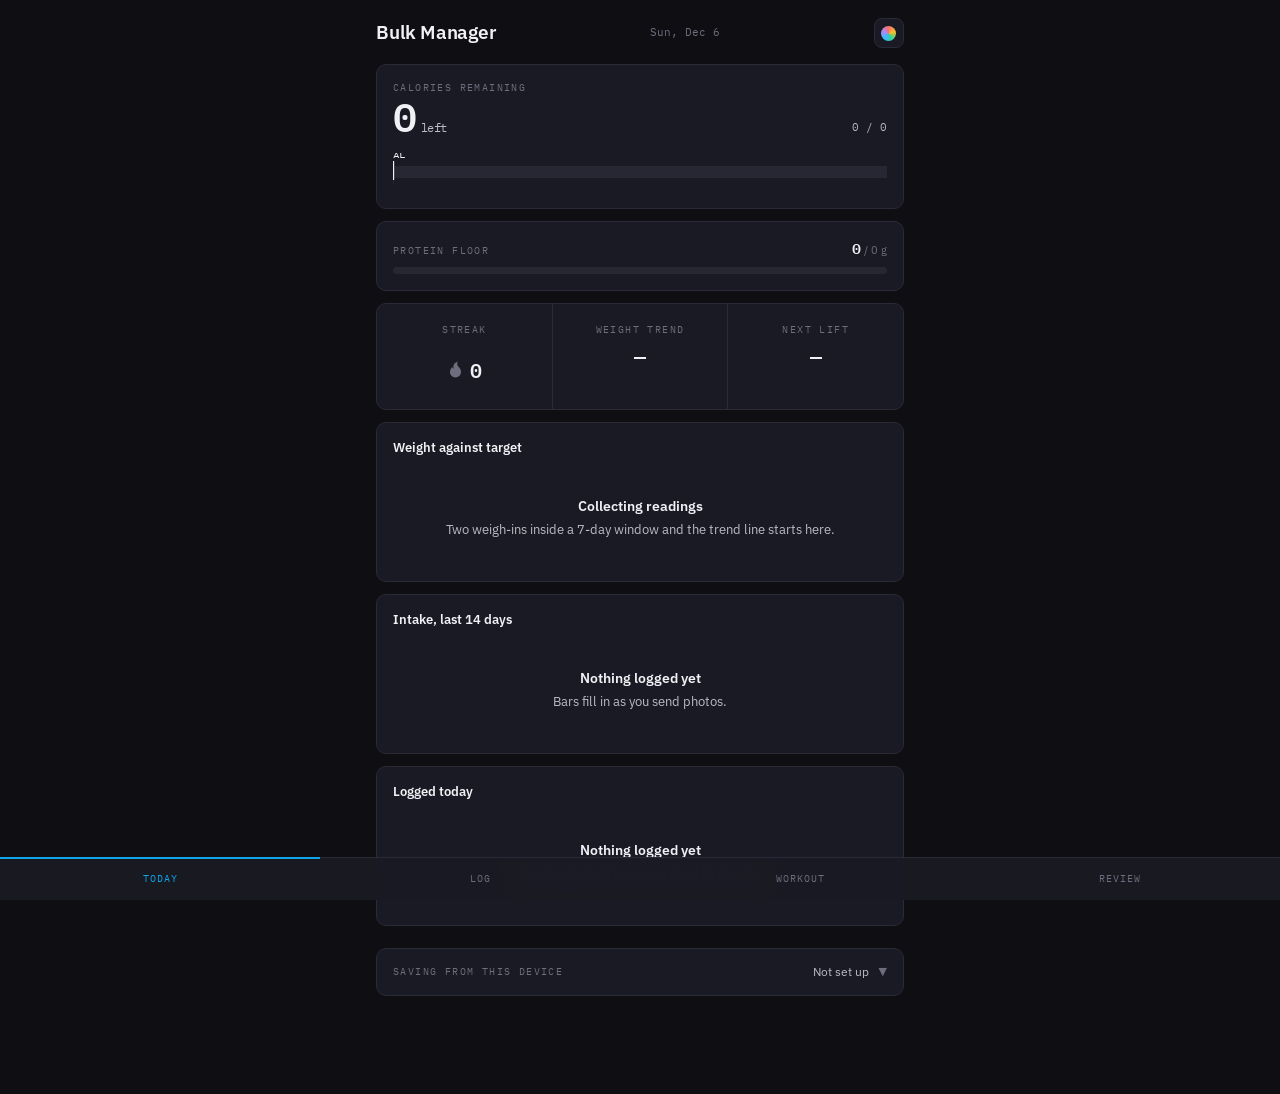
==== index.html @ f1c8ffff "Workout page saves to the repo; warm-up/cool-down; per-exercise notes; review page - Save button on " ====
<!DOCTYPE html>
<html lang="en">
<head>
<meta charset="utf-8">
<meta name="viewport" content="width=device-width,initial-scale=1,viewport-fit=cover">
<meta name="apple-mobile-web-app-capable" content="yes">
<title>Bulk Manager</title>
<link rel="icon" href="assets/icon.svg" type="image/svg+xml">
<link rel="icon" href="assets/favicon-32.png" sizes="32x32">
<link rel="apple-touch-icon" href="assets/apple-touch-icon.png">
<link rel="preconnect" href="https://fonts.googleapis.com">
<link rel="preconnect" href="https://fonts.gstatic.com" crossorigin>
<link href="https://fonts.googleapis.com/css2?family=IBM+Plex+Mono:wght@400;500;600&family=IBM+Plex+Sans:wght@400;500;600&display=swap" rel="stylesheet">
<link rel="stylesheet" href="assets/app.css">
<script src="assets/theme.js"></script>
<style>
  details.keybox{padding:0;margin-top:22px}
  details.keybox > summary{list-style:none;cursor:pointer;padding:14px 16px;display:flex;align-items:center;gap:10px}
  details.keybox > summary::-webkit-details-marker{display:none}
  details.keybox > summary .st{flex:1;text-align:right;font-size:12px;color:var(--ink-2)}
  details.keybox > summary .st.ok{color:var(--protein)}
  details.keybox > summary .arrow{color:var(--ink-3);font-size:11px}
  details.keybox[open] > summary .arrow{transform:rotate(180deg)}
  .keybody{padding:0 16px 16px;font-size:12.5px;line-height:1.5;color:var(--ink-2)}
  .keybody ol{margin:8px 0 12px 18px}
  .keybody li{margin-bottom:4px}
  .keybody b{color:var(--ink)}
  .keybody a{color:var(--signal)}
  .keybody input{
    width:100%;padding:11px;border:1px solid var(--rule);border-radius:8px;background:var(--card);
    color:var(--ink);font-family:'IBM Plex Mono',monospace;font-size:13px;margin:4px 0 9px;
  }
  .keybody input:focus{outline:2px solid var(--signal);outline-offset:-1px}
  .keybtns{display:flex;gap:8px}
  .keybtns button{
    flex:1;padding:11px;border-radius:8px;cursor:pointer;font-family:inherit;font-size:13px;font-weight:600;
    border:1px solid var(--rule);background:none;color:var(--ink);
  }
  .keybtns button.go{background:var(--ink);color:var(--paper);border-color:var(--ink)}
  .keymsg{margin-top:9px;font-size:12px;min-height:16px}
  .keymsg.ok{color:var(--protein)} .keymsg.bad{color:var(--over)}
</style>
</head>
<body>

<div class="wrap">
  <header>
    <h1>Bulk Manager</h1>
    <span class="date" id="today"></span>
  </header>

  <section class="panel on" id="p-today">
    <div class="card">
      <div class="gauge-head">
        <div>
          <div class="eyebrow">Calories remaining</div>
          <div class="num gauge-big" id="remain">&mdash;</div>
        </div>
        <div class="gauge-right">
          <span id="eaten">0</span> / <span id="goal">0</span><br>
          <span id="provisional"></span>
        </div>
      </div>
      <div class="gauge"><svg id="gauge" viewBox="0 0 320 44" preserveAspectRatio="none" aria-hidden="true"></svg></div>
    </div>

    <div class="card">
      <div class="row">
        <span class="eyebrow">Protein floor</span>
        <span><span class="num" id="pnow">0</span> <span style="color:var(--ink-3);font-size:11px">/ <span id="pgoal">0</span> g</span></span>
      </div>
      <div class="pbar" id="pbar"><i style="width:0%"></i></div>
    </div>

    <div class="strip">
      <div>
        <span class="eyebrow">Streak</span>
        <div class="flamewrap">
          <svg class="flame" id="flame" viewBox="0 0 24 24" aria-hidden="true">
            <path class="outer" d="M12 22c3.9 0 7-3 7-6.8 0-2.6-1.3-4.3-2.6-5.9-1.1-1.4-2.2-2.7-2.2-4.6 0-.9.2-1.8.5-2.7-3.2 1.2-5.4 3.6-5.4 6.2 0 1 .3 1.9.7 2.7-1-.4-1.8-1.2-2.2-2.2C6.6 10 5 12.2 5 15.2 5 19 8.1 22 12 22z"/>
            <path class="inner" d="M12 22c1.9 0 3.5-1.5 3.5-3.4 0-1.3-.7-2.2-1.4-3-.6-.7-1.1-1.4-1.1-2.4 0-.5.1-.9.3-1.4-1.7.6-2.9 1.9-2.9 3.3 0 .5.1 1 .4 1.4-.5-.2-.9-.6-1.2-1.1-.6.8-1.1 1.9-1.1 3.2 0 1.9 1.6 3.4 3.5 3.4z"/>
          </svg>
          <span class="num" id="streak">0</span>
        </div>
      </div>
      <div><span class="eyebrow">Weight trend</span><span class="num" id="wtrend">&mdash;</span></div>
      <div><span class="eyebrow">Next lift</span><span class="num" id="nextlift">&mdash;</span></div>
    </div>

    <div class="card">
      <h2>Weight against target</h2>
      <div id="weightchart"></div>
    </div>

    <div class="card">
      <h2>Intake, last 14 days</h2>
      <div id="calchart"></div>
    </div>

    <div class="card">
      <h2>Logged today</h2>
      <div id="todaylist"></div>
    </div>
  </section>

  <section class="panel" id="p-log">
    <div id="loglist"></div>
  </section>

  <details class="card keybox" id="key">
    <summary><span class="eyebrow">Saving from this device</span><span class="st" id="keyst">Not set up</span><span class="arrow">&#9660;</span></summary>
    <div class="keybody">
      <p>Paste a GitHub key once per device and the workout page can save straight to your log. The key stays in this browser only. It is never put in the repo.</p>
      <div id="keyform">
        <input type="password" id="keyin" placeholder="github_pat_..." autocomplete="off" autocapitalize="off" spellcheck="false">
        <div class="keybtns">
          <button class="go" id="keysave">Save key</button>
          <button id="keyclear">Remove</button>
        </div>
        <div class="keymsg" id="keymsg"></div>
      </div>
      <p style="margin-top:12px"><b>Making a key, about two minutes:</b></p>
      <ol>
        <li>Open <a href="https://github.com/settings/personal-access-tokens/new" target="_blank" rel="noopener">GitHub's new token page</a> and sign in.</li>
        <li><b>Name:</b> anything, like bulk-manager iPhone. <b>Expiration:</b> 1 year.</li>
        <li><b>Repository access:</b> Only select repositories, then pick <b>bulk-manager</b>.</li>
        <li><b>Permissions:</b> Repository permissions, find <b>Contents</b>, set it to <b>Read and write</b>. Leave everything else alone.</li>
        <li>Generate, copy it, paste it above, tap Save key.</li>
      </ol>
      <p>That key can only touch this one repo. One key works on every device, or make one per device so you can cancel one without the others. If a phone is ever lost, delete its key on that same GitHub page.</p>
    </div>
  </details>
</div>

<nav>
  <button class="on" data-p="today">Today</button>
  <button data-p="log">Log</button>
  <a href="workout.html">Workout</a>
  <a href="review.html">Review</a>
</nav>

<script src="assets/data.js"></script>
<script src="assets/github.js"></script>
<script>
function showTab(name) {
  document.querySelectorAll('nav button').forEach(x => x.classList.toggle('on', x.dataset.p === name));
  document.querySelectorAll('.panel').forEach(x => x.classList.toggle('on', x.id === 'p-' + name));
  window.scrollTo(0, 0);
}
document.querySelectorAll('nav button').forEach(b => b.onclick = () => {
  showTab(b.dataset.p);
  history.replaceState(null, '', '#' + b.dataset.p);
});

// Deep links resolve before any fetch runs. Coming back from workout.html to
// index.html#log lands on the Log tab immediately, and stays there even if the
// data load is slow or fails outright.
if (location.hash === '#log') showTab('log');

const css = v => getComputedStyle(document.documentElement).getPropertyValue(v).trim();

// Streak, computed here rather than read from state.json. state.json is a
// cache for the widget and goes stale the moment a day passes without a write.
// The month file is the truth, so the dashboard counts from it directly.
// dates arrives newest first. Today in progress does not break the streak.
function computeStreak(nutrition, dates, proteinGoal) {
  if (!proteinGoal) return 0;
  let n = 0;
  for (let i = 0; i < dates.length; i++) {
    const entries = (nutrition[dates[i]] || {}).entries || [];
    const met = entries.length > 0 && dayTotals(entries).pro >= proteinGoal;
    if (met) n++;
    else if (i === 0) continue;
    else break;
  }
  return n;
}

function nextLiftDay(config) {
  const lift = (config.schedule || {}).lift || [];
  const names = ['Sun', 'Mon', 'Tue', 'Wed', 'Thu', 'Fri', 'Sat'];
  const now = new Date();
  for (let i = 0; i < 7; i++) {
    const d = new Date(now);
    d.setDate(d.getDate() + i);
    if (lift.includes(names[d.getDay()])) return i === 0 ? 'Today' : names[d.getDay()];
  }
  return '\u2014';
}

// Signature element: a chart-recorder scale. Ticks every 500 kcal, a filled
// track for what's eaten, and a hard marker at the goal.
function drawGauge(eaten, goal) {
  const W = 320, BASE = 30, H = 12;
  const max = Math.max(goal * 1.15, eaten * 1.05, 1);
  const x = v => Math.min(v / max, 1) * W;
  const over = eaten > goal;
  let s = `<rect x="0" y="${BASE - H}" width="${W}" height="${H}" fill="${css('--track')}"/>`;
  s += `<rect x="0" y="${BASE - H}" width="${x(Math.min(eaten, goal))}" height="${H}" fill="${css('--signal')}"/>`;
  if (over) s += `<rect x="${x(goal)}" y="${BASE - H}" width="${x(eaten) - x(goal)}" height="${H}" fill="${css('--over')}"/>`;
  for (let v = 0; v <= max; v += 500) {
    const tall = v % 1000 === 0;
    s += `<line x1="${x(v)}" y1="${BASE}" x2="${x(v)}" y2="${BASE + (tall ? 6 : 3)}" stroke="${css('--rule')}" stroke-width="1"/>`;
    if (tall && v > 0) s += `<text x="${x(v)}" y="${BASE + 15}" font-family="IBM Plex Mono,monospace" font-size="7" fill="${css('--ink-3')}" text-anchor="middle">${v / 1000}k</text>`;
  }
  s += `<line x1="${x(goal)}" y1="${BASE - H - 5}" x2="${x(goal)}" y2="${BASE + 2}" stroke="${css('--ink')}" stroke-width="1.5"/>`;
  s += `<text x="${x(goal)}" y="${BASE - H - 8}" font-family="IBM Plex Mono,monospace" font-size="7" fill="${css('--ink')}" text-anchor="middle">GOAL</text>`;
  document.getElementById('gauge').innerHTML = s;
}

// Actual 7-day rolling average against the target slope. This is the only
// signal that sets the calorie number, so it gets its own chart.
function drawWeight(el, trend, startLb, lbPerWeek) {
  if (trend.length < 2) {
    el.innerHTML = '<div class="empty"><b>Collecting readings</b>Two weigh-ins inside a 7-day window and the trend line starts here.</div>';
    return;
  }
  const W = 320, H = 108, P = 26;
  const t0 = new Date(trend[0].date), t1 = new Date(trend[trend.length - 1].date);
  const span = Math.max((t1 - t0) / 86400000, 1);
  const base = startLb || trend[0].lb;
  const target = d => base + (lbPerWeek / 7) * d;

  const days = trend.map(p => (new Date(p.date) - t0) / 86400000);
  const all = trend.map(p => p.lb).concat([target(0), target(span)]);
  const lo = Math.min(...all) - 0.6, hi = Math.max(...all) + 0.6;

  const x = d => P + (d / span) * (W - P - 8);
  const y = v => H - 20 - ((v - lo) / (hi - lo)) * (H - 34);

  const line = trend.map((p, i) => `${x(days[i])},${y(p.lb)}`).join(' ');
  const tline = `${x(0)},${y(target(0))} ${x(span)},${y(target(span))}`;

  let s = `<svg class="chart" viewBox="0 0 ${W} ${H}">`;
  [hi, (hi + lo) / 2, lo].forEach(v => {
    s += `<line x1="${P}" y1="${y(v)}" x2="${W - 8}" y2="${y(v)}" stroke="${css('--rule')}" stroke-width=".5"/>`;
    s += `<text x="${P - 5}" y="${y(v) + 3}" font-family="IBM Plex Mono,monospace" font-size="8" fill="${css('--ink-3')}" text-anchor="end">${v.toFixed(1)}</text>`;
  });
  s += `<polyline points="${tline}" fill="none" stroke="${css('--ink-3')}" stroke-width="1.5" stroke-dasharray="4 3"/>`;
  s += `<polyline points="${line}" fill="none" stroke="${css('--signal')}" stroke-width="2" stroke-linejoin="round"/>`;
  trend.forEach((p, i) => { s += `<circle cx="${x(days[i])}" cy="${y(p.lb)}" r="2.5" fill="${css('--signal')}"/>`; });
  s += '</svg>';

  const last = trend[trend.length - 1].lb, want = target(span);
  const gap = last - want;
  s += `<div class="chart-legend">
    <span><i style="background:${css('--signal')}"></i>Actual</span>
    <span><i style="background:${css('--ink-3')}"></i>Target ${lbPerWeek}/wk</span>
  </div>
  <div class="delta" style="margin-top:7px">Trend <b>${last.toFixed(1)} lb</b>, ${Math.abs(gap).toFixed(1)} ${gap >= 0 ? 'above' : 'below'} target pace.</div>`;
  el.innerHTML = s;
}

function drawCalories(el, dates, nutrition, goal) {
  const series = dates.slice().reverse().map(d => ({ d, cal: dayTotals((nutrition[d] || {}).entries).cal }));
  if (!series.some(p => p.cal > 0)) {
    el.innerHTML = '<div class="empty"><b>Nothing logged yet</b>Bars fill in as you send photos.</div>';
    return;
  }
  const W = 320, H = 96, TOP = 8, BOT = 16;
  const max = Math.max(goal * 1.2, ...series.map(p => p.cal), 1);
  const gap = W / series.length, bw = gap * 0.62;
  const y = v => TOP + (1 - v / max) * (H - TOP - BOT);
  const floor = y(max * 0.04);

  let s = `<svg class="chart" viewBox="0 0 ${W} ${H}">`;
  series.forEach((p, i) => {
    const cx = gap * i + (gap - bw) / 2;
    s += `<rect x="${cx}" y="${floor}" width="${bw}" height="${Math.max(H - BOT - floor, 0)}" fill="${css('--track')}" rx="1.5"/>`;
    if (p.cal > 0) s += `<rect x="${cx}" y="${y(p.cal)}" width="${bw}" height="${H - BOT - y(p.cal)}" fill="${css('--signal')}" rx="1.5"/>`;
    if (i % 3 === 0) s += `<text x="${cx + bw / 2}" y="${H - 4}" font-family="IBM Plex Mono,monospace" font-size="7" fill="${css('--ink-3')}" text-anchor="middle">${p.d.slice(8)}</text>`;
  });
  s += `<line x1="0" y1="${y(goal)}" x2="${W}" y2="${y(goal)}" stroke="${css('--ink')}" stroke-width="1" stroke-dasharray="3 3"/>`;
  s += `<text x="${W - 2}" y="${y(goal) - 4}" font-family="IBM Plex Mono,monospace" font-size="7" fill="${css('--ink')}" text-anchor="end">GOAL</text>`;
  s += '</svg>';

  const logged = series.filter(p => p.cal > 0);
  const avg = Math.round(logged.reduce((a, p) => a + p.cal, 0) / logged.length);
  s += `<div class="delta" style="margin-top:9px">Average <b>${avg.toLocaleString()}</b> across ${logged.length} logged ${logged.length === 1 ? 'day' : 'days'}.</div>`;
  el.innerHTML = s;
}

function foodRow(e) {
  return `<div class="entry">
    <div><div class="desc">${e.description}</div>
    <div class="meta">${e.time || 'intake'}${e.confidence === 'low' ? '<span class="flag">est</span>' : ''}</div></div>
    <div class="vals"><b>${e.calories}</b><span>${e.protein_g}g protein</span></div>
  </div>`;
}

function workoutRow(s) {
  const n = (s.exercises || []).length;
  const sets = (s.exercises || []).reduce((a, e) => a + (e.sets || []).length, 0);
  return `<div class="entry out">
    <div><div class="desc">${s.title || 'Session'}</div>
    <div class="meta">${s.feel === 'skipped' ? 'skipped' : 'felt ' + (s.feel || 'ok')}</div></div>
    <div class="vals"><b>${n}</b><span>${sets} sets</span></div>
  </div>`;
}

function healthRow(h) {
  const bits = [];
  if (h.steps) bits.push(h.steps.toLocaleString() + ' steps');
  if (h.body_mass_lb > 0) bits.push(h.body_mass_lb + ' lb');
  return `<div class="entry out">
    <div><div class="desc">Daily activity</div>
    <div class="meta">${bits.join(' \u00b7 ') || 'watch data'}</div></div>
    <div class="vals"><b>${Math.round(h.active_energy_kcal || 0)}</b><span>active kcal</span></div>
  </div>`;
}

(async function () {
  const now = new Date();
  const todayISO = isoDate(now);
  document.getElementById('today').textContent = prettyDate(todayISO);

  const { state, config, nutrition, workouts, health, dates } = await loadWindow();

  // Today's totals come from the month file, not from state.json. state.json
  // only refreshes when Claude writes, so on a day with nothing logged yet it
  // still holds the last logged day and the gauge shows a stale number.
  const todayEntries = (nutrition[todayISO] || {}).entries || [];
  const totals = dayTotals(todayEntries);

  const goal  = state.calorie_goal   || (config.targets || {}).calories  || 0;
  const pg    = state.protein_goal_g || (config.targets || {}).protein_g || 0;
  const eaten = totals.cal;
  const pn    = totals.pro;
  const rem   = goal - eaten;

  const el = document.getElementById('remain');
  el.textContent = Math.abs(rem).toLocaleString();
  el.insertAdjacentHTML('beforeend', `<span class="gauge-unit">${rem < 0 ? 'over' : 'left'}</span>`);
  if (rem < 0) el.classList.add('over');

  document.getElementById('eaten').textContent = eaten.toLocaleString();
  document.getElementById('goal').textContent = goal.toLocaleString();
  if (state.provisional_targets || (config.targets || {}).provisional) {
    document.getElementById('provisional').innerHTML = '<span class="flag">provisional</span>';
  }
  drawGauge(eaten, goal);

  document.getElementById('pnow').textContent = pn;
  document.getElementById('pgoal').textContent = pg;
  document.getElementById('pbar').querySelector('i').style.width = Math.min(pg ? pn / pg * 100 : 0, 100) + '%';

  // Flame heats up as the streak grows. Zero stays cold and gray.
  const days = computeStreak(nutrition, dates, pg);
  document.getElementById('streak').textContent = days;
  const flame = document.getElementById('flame');
  if (days >= 21) flame.classList.add('lit', 'hot', 'blazing');
  else if (days >= 7) flame.classList.add('lit', 'hot');
  else if (days >= 1) flame.classList.add('lit');

  document.getElementById('nextlift').textContent = nextLiftDay(config);

  const trend = rollingTrend(weightSeries(health));
  document.getElementById('wtrend').textContent =
    trend.length ? trend[trend.length - 1].lb.toFixed(1) : '\u2014';
  drawWeight(
    document.getElementById('weightchart'),
    trend,
    (config.profile || {}).starting_weight_lb,
    (config.targets || {}).weight_gain_lb_per_week || 0.35
  );
  drawCalories(document.getElementById('calchart'), dates, nutrition, goal);

  document.getElementById('todaylist').innerHTML =
    todayEntries.length
      ? todayEntries.map(foodRow).join('')
      : '<div class="empty"><b>Nothing logged yet</b>Send a photo of your next meal to Claude.</div>';

  // Merged log: intake and output side by side, newest day first
  const active = dates.filter(d => nutrition[d] || workouts[d] || health[d]);
  document.getElementById('loglist').innerHTML = active.length ? active.map(d => {
    const food = (nutrition[d] || {}).entries || [];
    const tot = dayTotals(food);
    const out = Math.round((health[d] || {}).active_energy_kcal || 0);

    const sums = [];
    if (tot.cal) sums.push(`<span class="sum-in">IN ${tot.cal.toLocaleString()} \u00b7 ${tot.pro}g</span>`);
    if (out) sums.push(`<span class="sum-out">OUT ${out.toLocaleString()}</span>`);

    const rows = food.map(foodRow).join('')
      + (workouts[d] || []).map(workoutRow).join('')
      + (health[d] ? healthRow(health[d]) : '');

    return `<div class="card daygroup">
      <div class="eyebrow"><span>${prettyDate(d)}</span><span class="sums">${sums.join('')}</span></div>
      ${rows}
    </div>`;
  }).join('') : '<div class="card"><div class="empty"><b>No history yet</b>Days appear here as intake and activity come in.</div></div>';
})();

// ---------- GitHub key for this device ----------
(function keyPanel() {
  const box = document.getElementById('key');
  const st  = document.getElementById('keyst');
  const msg = document.getElementById('keymsg');
  const inp = document.getElementById('keyin');
  const paint = () => {
    const on = GH.hasToken();
    st.textContent = on ? 'Ready to save ✓' : 'Not set up';
    st.classList.toggle('ok', on);
    inp.placeholder = on ? 'Key saved. Paste to replace.' : 'github_pat_...';
  };
  const say = (t, cls) => { msg.textContent = t; msg.className = 'keymsg ' + (cls || ''); };
  paint();

  if (location.hash === '#key') {
    box.open = true;
    setTimeout(() => box.scrollIntoView({ behavior: 'smooth', block: 'start' }), 50);
  }

  document.getElementById('keysave').onclick = async () => {
    const t = inp.value.trim();
    if (!t) { say('Paste the key first.', 'bad'); return; }
    say('Checking it with GitHub…');
    try {
      const r = await GH.test(t);
      if (!r.canWrite) { say("That key can read the repo but can't write. Set Contents to Read and write.", 'bad'); return; }
      GH.setToken(t);
      inp.value = '';
      paint();
      say('Works. This device can save now.', 'ok');
    } catch (e) {
      say(e.message, 'bad');
    }
  };
  document.getElementById('keyclear').onclick = () => {
    GH.clearToken();
    paint();
    say('Removed from this device.');
  };
})();
</script>
</body>
</html>
---- assets/app.css ----
/* ===================================================================
   Bulk Manager stylesheet
   Every colour routes through a CSS custom property, so a theme is a
   single attribute swap on <html data-theme="...">. assets/theme.js
   owns the switching and writes the gecko palette inline at runtime.
   =================================================================== */

/* ---------- THEMES ---------- */
:root,
html[data-theme="dark"]{
  --paper:#0F0F13;
  --card:#1A1A24;
  --ink:#F0F0F5;
  --ink-2:#BBBBC6;
  --ink-3:#6D6D7D;
  --rule:#2A2A38;
  --track:#272733;
  --signal:#0EA5E9;
  --protein:#22D3A0;
  --burn:#F59E0B;
  --over:#F87171;
  --navbg:rgba(26,26,36,.93);
}

html[data-theme="light"]{
  --paper:#F6F3EC;
  --card:#FFFFFF;
  --ink:#16161C;
  --ink-2:#4A4A55;
  --ink-3:#8B8474;
  --rule:#DDD6C7;
  --track:#EBE6DA;
  --signal:#0369A1;
  --protein:#0F9D6F;
  --burn:#B45309;
  --over:#DC2626;
  --navbg:rgba(255,255,255,.93);
}

html[data-theme="sepia"]{
  --paper:#1B1510;
  --card:#2A211A;
  --ink:#F2E7D6;
  --ink-2:#C9B8A0;
  --ink-3:#8B7A66;
  --rule:#3F332A;
  --track:#3A2F26;
  --signal:#E0A458;
  --protein:#86C98B;
  --burn:#F0B429;
  --over:#E08A7A;
  --navbg:rgba(42,33,26,.93);
}

/* gecko writes its variables inline on <html> at runtime */

/* Difficulty colours stay fixed across every theme. The whole point of a
   colour-coded effort scale is that the colours mean the same thing on
   Tuesday in the dark theme as they did on Monday in the light one. */
:root{
  --d0:#3B82F6;  /* easy    */
  --d1:#22A06B;  /* mod     */
  --d2:#EAB308;  /* hard    */
  --d3:#F97316;  /* v.hard  */
  --d4:#DC2626;  /* max     */
  --r:10px;
}

*{box-sizing:border-box;margin:0;padding:0;-webkit-tap-highlight-color:transparent}

body{
  font-family:'IBM Plex Sans',system-ui,sans-serif;
  background:var(--paper);
  color:var(--ink);
  -webkit-font-smoothing:antialiased;
  padding-bottom:78px;
  line-height:1.45;
  transition:background-color .3s ease,color .3s ease;
}

.wrap{max-width:560px;margin:0 auto;padding:18px 16px 8px}

.eyebrow{
  font-family:'IBM Plex Mono',monospace;
  font-size:10px;letter-spacing:.14em;text-transform:uppercase;color:var(--ink-3);
}
.num{font-family:'IBM Plex Mono',monospace;font-variant-numeric:tabular-nums;font-weight:600}
h1{font-size:19px;font-weight:600;letter-spacing:-.01em}
h2{font-size:13px;font-weight:600;margin-bottom:12px}

header{display:flex;justify-content:space-between;align-items:baseline;margin-bottom:16px}
header .date{font-family:'IBM Plex Mono',monospace;font-size:11px;color:var(--ink-3)}

.card{
  background:var(--card);
  border:1px solid var(--rule);
  border-radius:var(--r);
  padding:16px;
  margin-bottom:12px;
}

/* ---------- theme picker ---------- */
.themebtn{
  width:30px;height:30px;flex:none;border-radius:8px;
  background:var(--card);border:1px solid var(--rule);
  cursor:pointer;display:flex;align-items:center;justify-content:center;
  padding:0;
}
.themebtn:active{transform:scale(.93)}
.themebtn .dot{
  width:15px;height:15px;border-radius:50%;
  background:conic-gradient(#F87171,#FBBF24,#34D399,#38BDF8,#A78BFA,#F87171);
  display:block;
}
.thememenu{
  position:fixed;top:0;right:12px;z-index:70;
  background:var(--card);border:1px solid var(--rule);
  border-radius:12px;padding:6px;min-width:180px;
  box-shadow:0 12px 34px rgba(0,0,0,.35);
}
.thememenu button{
  display:flex;align-items:center;gap:10px;width:100%;
  background:none;border:0;color:var(--ink);cursor:pointer;
  padding:10px 12px;border-radius:8px;font-size:14px;text-align:left;
  font-family:inherit;
}
.thememenu button.sel{color:var(--signal);font-weight:600}
.thememenu .swat{
  width:17px;height:17px;border-radius:50%;flex:none;
  border:1px solid var(--rule);
}
.themescrim{position:fixed;inset:0;z-index:69;background:transparent}

.gauge-head{display:flex;justify-content:space-between;align-items:flex-end;margin-bottom:12px}
.gauge-big{font-size:40px;line-height:1;letter-spacing:-.02em}
.gauge-big.over{color:var(--over)}
.gauge-unit{font-size:12px;color:var(--ink-2);margin-left:5px;font-weight:400}
.gauge-right{text-align:right;font-size:11px;color:var(--ink-2);font-family:'IBM Plex Mono',monospace}
.gauge svg{width:100%;height:44px;display:block}

.pbar{height:7px;background:var(--track);border-radius:4px;overflow:hidden;margin-top:8px}
.pbar > i{display:block;height:100%;background:var(--protein);border-radius:4px;transition:width .4s ease}
.row{display:flex;justify-content:space-between;align-items:baseline;font-size:12px}
.row .num{font-size:15px}

.strip{display:grid;grid-template-columns:repeat(3,1fr);gap:1px;background:var(--rule);border:1px solid var(--rule);border-radius:var(--r);overflow:hidden;margin-bottom:12px}
.strip div{background:var(--card);padding:12px 8px;text-align:center}
.strip .num{display:block;font-size:20px;margin-top:3px}

.flamewrap{display:flex;align-items:center;justify-content:center;gap:5px;margin-top:2px}
.flame{width:19px;height:19px;flex:none;display:block}
.flame .outer{fill:var(--ink-3)}
.flame .inner{fill:none}
.flame.lit .outer{fill:#E09A3C}
.flame.lit .inner{fill:#F5D27A}
.flame.hot .outer{fill:#E2762A}
.flame.hot .inner{fill:#F7B65C}
.flame.blazing .outer{fill:#D8452E}
.flame.blazing .inner{fill:#F79A3C}
.flame.blazing{filter:drop-shadow(0 0 5px rgba(216,69,46,.5));animation:flicker 2.4s ease-in-out infinite}
@keyframes flicker{0%,100%{transform:scale(1)}50%{transform:scale(1.07)}}
.flamewrap .num{font-size:20px}

.chart{width:100%;display:block;overflow:visible}
.chart-legend{display:flex;gap:14px;margin-top:9px;font-family:'IBM Plex Mono',monospace;font-size:9px;letter-spacing:.08em;text-transform:uppercase;color:var(--ink-3)}
.chart-legend i{display:inline-block;width:13px;height:2px;vertical-align:3px;margin-right:5px}
.delta{font-family:'IBM Plex Mono',monospace;font-size:11px;color:var(--ink-2)}
.delta b{color:var(--ink)}

.entry{
  position:relative;display:flex;justify-content:space-between;gap:12px;
  padding:11px 0 11px 13px;border-bottom:1px solid var(--rule);
}
.entry:last-child{border-bottom:0;padding-bottom:2px}
.entry::before{
  content:'';position:absolute;left:0;top:12px;bottom:12px;
  width:3px;border-radius:2px;background:var(--signal);
}
.entry.out::before{background:var(--burn)}
.entry:last-child::before{bottom:6px}
.entry .desc{font-size:13px}
.entry .meta{font-size:11px;color:var(--ink-3);font-family:'IBM Plex Mono',monospace;margin-top:2px}
.entry .vals{text-align:right;white-space:nowrap;font-family:'IBM Plex Mono',monospace;font-size:12px}
.entry .vals b{display:block;font-size:14px;font-weight:600}
.entry .vals span{color:var(--protein)}
.entry.out .vals b{color:var(--burn)}
.entry.out .vals span{color:var(--ink-3)}

.daygroup > .eyebrow{
  display:flex;justify-content:space-between;gap:10px;
  padding-bottom:7px;border-bottom:1px solid var(--rule);margin-bottom:2px;
}
.daygroup .sums span + span{margin-left:9px}
.sum-in{color:var(--signal)}
.sum-out{color:var(--burn)}

.empty{text-align:center;padding:26px 16px;color:var(--ink-2);font-size:13px}
.empty b{display:block;color:var(--ink);font-size:14px;margin-bottom:4px;font-weight:600}

.flag{
  display:inline-block;font-family:'IBM Plex Mono',monospace;font-size:9px;
  letter-spacing:.08em;text-transform:uppercase;padding:2px 6px;border-radius:3px;
  background:rgba(180,120,20,.18);color:var(--burn);
  margin-left:6px;vertical-align:1px;
}

nav{
  position:fixed;bottom:0;left:0;right:0;z-index:10;
  background:var(--navbg);backdrop-filter:blur(14px);
  border-top:1px solid var(--rule);display:flex;
  padding-bottom:env(safe-area-inset-bottom);
}
nav button,nav a{
  flex:1;background:none;border:0;padding:13px 4px 14px;cursor:pointer;
  font-family:'IBM Plex Mono',monospace;font-size:10px;letter-spacing:.1em;
  text-transform:uppercase;color:var(--ink-3);text-decoration:none;text-align:center;
  border-top:2px solid transparent;margin-top:-1px;
}
nav button.on,nav a.on{color:var(--signal);border-top-color:var(--signal)}
nav button:focus-visible,nav a:focus-visible{outline:2px solid var(--signal);outline-offset:-2px}

.panel{display:none}
.panel.on{display:block}

button.action{
  width:100%;padding:14px;border:0;border-radius:var(--r);
  background:var(--ink);color:var(--paper);font-family:'IBM Plex Sans',sans-serif;
  font-size:14px;font-weight:600;cursor:pointer;
}
button.action:active{opacity:.85}
button.action.done{background:var(--protein);color:#fff}

/* The two-frame exercise demo is the one animation worth keeping under
   reduced motion, so it is exempted below. Everything else stops. */
@media (prefers-reduced-motion:reduce){
  *{transition:none!important;animation:none!important}
  .demo img.f1{animation:framecycle 3.2s steps(1,end) infinite!important}
}
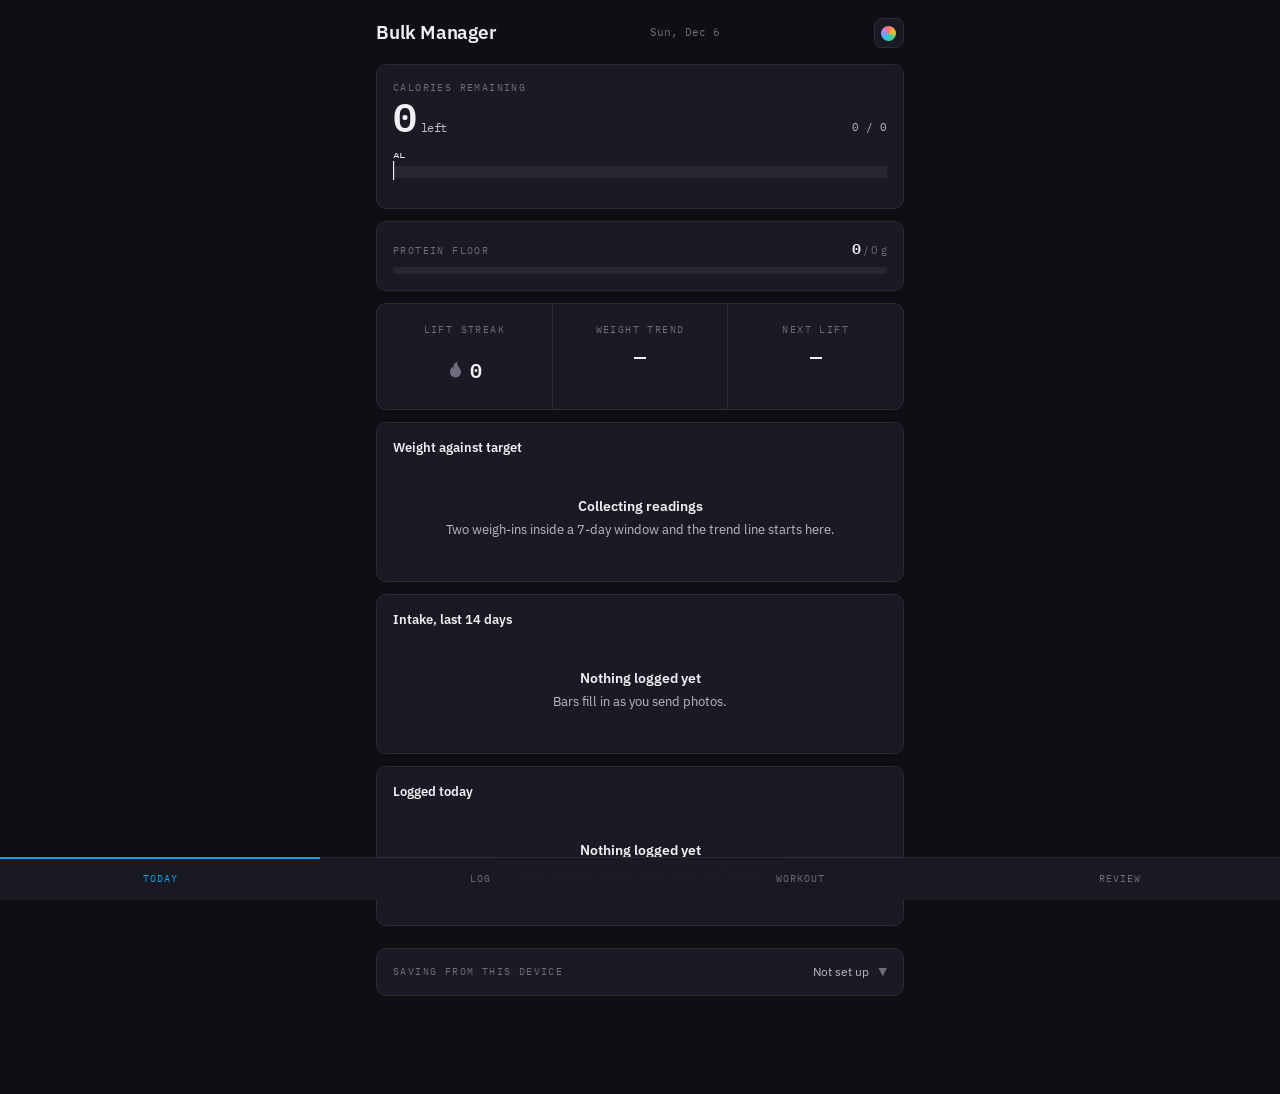
==== commit 23bb0c42: "Dashboard flame counts lift days; health Shortcut rebuilt around today-only filters - index.html: th" ====
--- a/index.html
+++ b/index.html
@@ -74,7 +74,7 @@
 
     <div class="strip">
       <div>
-        <span class="eyebrow">Streak</span>
+        <span class="eyebrow">Lift streak</span>
         <div class="flamewrap">
           <svg class="flame" id="flame" viewBox="0 0 24 24" aria-hidden="true">
             <path class="outer" d="M12 22c3.9 0 7-3 7-6.8 0-2.6-1.3-4.3-2.6-5.9-1.1-1.4-2.2-2.7-2.2-4.6 0-.9.2-1.8.5-2.7-3.2 1.2-5.4 3.6-5.4 6.2 0 1 .3 1.9.7 2.7-1-.4-1.8-1.2-2.2-2.2C6.6 10 5 12.2 5 15.2 5 19 8.1 22 12 22z"/>
@@ -176,6 +176,28 @@
   return n;
 }
 
+// Training streak: consecutive scheduled lift days with a logged session.
+// Add-ins and off-day sessions neither count nor break it. Today in progress
+// never breaks it. This is what the flame shows now; the nutrition streak
+// above is dormant, kept for when food logging comes back.
+function computeLiftStreak(workouts, config) {
+  const lift = (config.schedule || {}).lift || ['Mon', 'Wed', 'Fri'];
+  const names = ['Sun', 'Mon', 'Tue', 'Wed', 'Thu', 'Fri', 'Sat'];
+  const did = iso => (workouts[iso] || []).some(s => s.feel !== 'skipped' && (s.exercises || []).length);
+  const today = isoDate(new Date());
+  const d = new Date();
+  let n = 0;
+  for (let i = 0; i < 120; i++) {
+    const iso = isoDate(d);
+    if (lift.includes(names[d.getDay()])) {
+      if (did(iso)) n++;
+      else if (iso !== today) break;
+    }
+    d.setDate(d.getDate() - 1);
+  }
+  return n;
+}
+
 function nextLiftDay(config) {
   const lift = (config.schedule || {}).lift || [];
   const names = ['Sun', 'Mon', 'Tue', 'Wed', 'Thu', 'Fri', 'Sat'];
@@ -344,12 +366,13 @@
   document.getElementById('pgoal').textContent = pg;
   document.getElementById('pbar').querySelector('i').style.width = Math.min(pg ? pn / pg * 100 : 0, 100) + '%';
 
-  // Flame heats up as the streak grows. Zero stays cold and gray.
-  const days = computeStreak(nutrition, dates, pg);
+  // Flame heats up as the lift-day streak grows. Zero stays cold and gray.
+  // Three lift days a week, so 6 is two straight weeks and 12 is a month.
+  const days = computeLiftStreak(workouts, config);
   document.getElementById('streak').textContent = days;
   const flame = document.getElementById('flame');
-  if (days >= 21) flame.classList.add('lit', 'hot', 'blazing');
-  else if (days >= 7) flame.classList.add('lit', 'hot');
+  if (days >= 12) flame.classList.add('lit', 'hot', 'blazing');
+  else if (days >= 6) flame.classList.add('lit', 'hot');
   else if (days >= 1) flame.classList.add('lit');
 
   document.getElementById('nextlift').textContent = nextLiftDay(config);
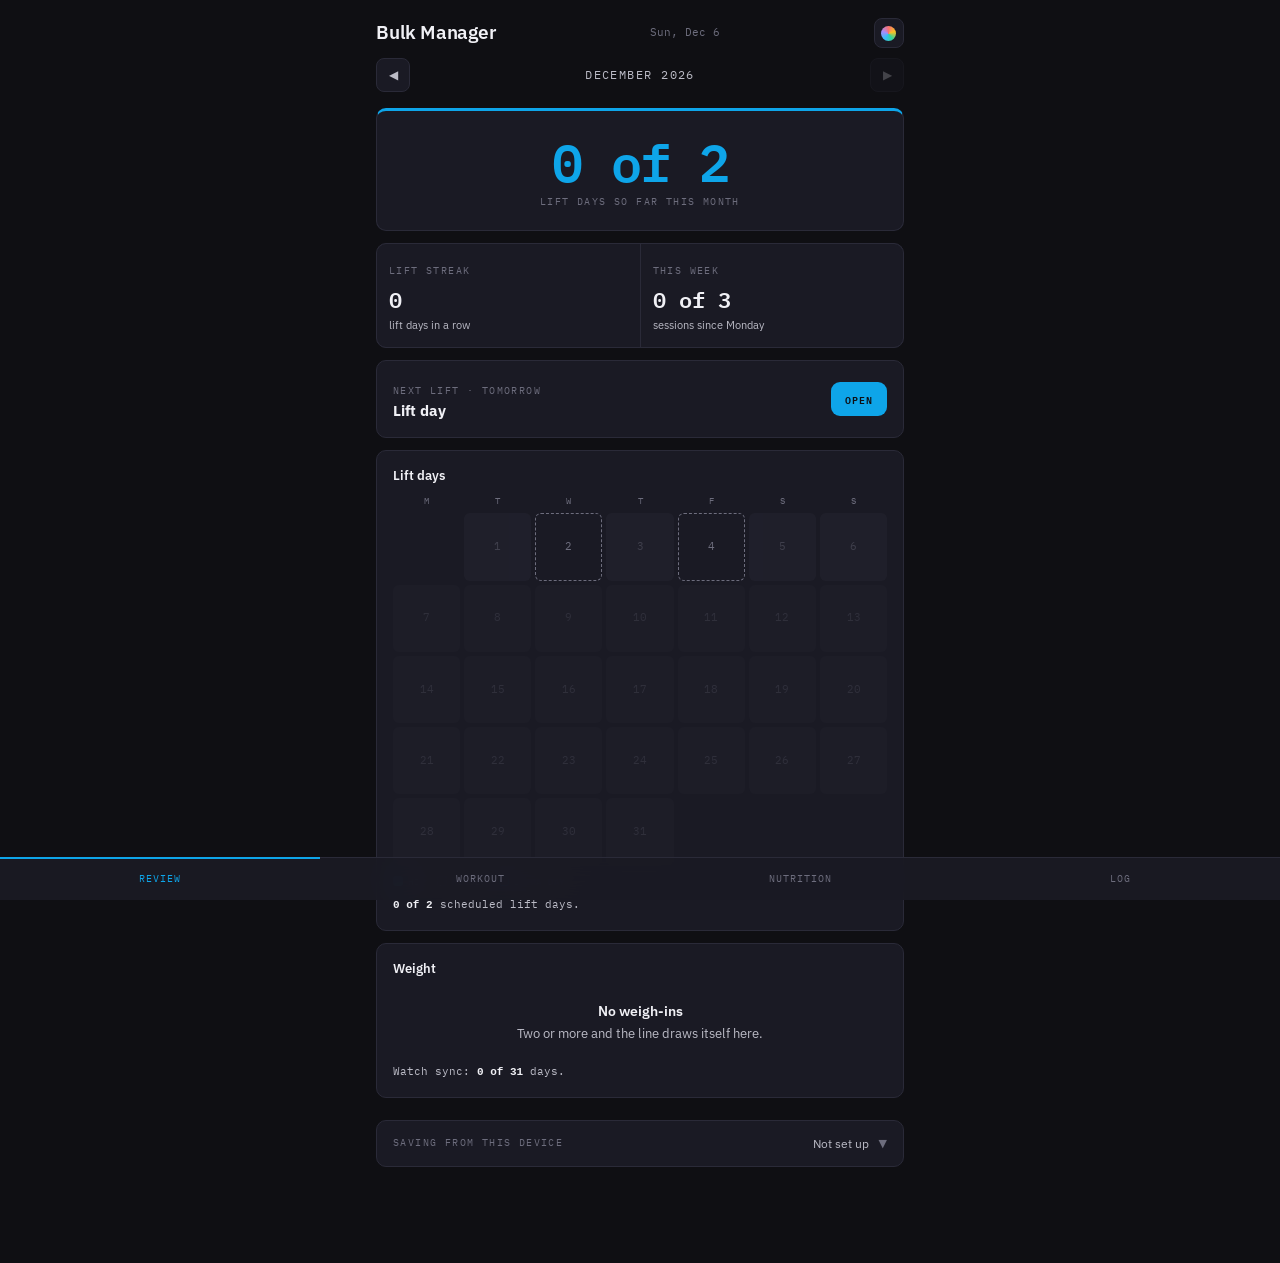
==== commit 232f8f1e: "Home page is the review; exercises collapse; drop test session - index.html is now the review page a" ====
--- a/index.html
+++ b/index.html
@@ -14,6 +14,92 @@
 <link rel="stylesheet" href="assets/app.css">
 <script src="assets/theme.js"></script>
 <style>
+  .hrow{display:flex;justify-content:space-between;align-items:center;gap:10px}
+  .monthpick{display:flex;align-items:center;gap:8px;margin:10px 0 16px}
+  .monthpick button{
+    width:34px;height:34px;flex:none;border:1px solid var(--rule);border-radius:8px;
+    background:var(--card);color:var(--ink-2);cursor:pointer;font-size:12px;
+  }
+  .monthpick button:disabled{opacity:.3;cursor:default}
+  .monthpick .m{flex:1;text-align:center;font-family:'IBM Plex Mono',monospace;font-size:12px;
+    letter-spacing:.12em;text-transform:uppercase;color:var(--ink-2)}
+
+  .hero{text-align:center;padding:24px 16px 20px;border-top:3px solid var(--signal)}
+  .hero .big{font-family:'IBM Plex Mono',monospace;font-size:52px;font-weight:600;line-height:1;
+    letter-spacing:-.03em;color:var(--signal)}
+  .hero .lbl{font-family:'IBM Plex Mono',monospace;font-size:10px;letter-spacing:.14em;
+    text-transform:uppercase;color:var(--ink-3);margin-top:8px}
+  .hero p{font-size:14px;color:var(--ink);margin-top:14px;line-height:1.5}
+
+  .tiles{display:grid;grid-template-columns:1fr 1fr;gap:1px;background:var(--rule);
+    border:1px solid var(--rule);border-radius:var(--r);overflow:hidden;margin-bottom:12px}
+  .tiles div{background:var(--card);padding:13px 12px}
+  .tiles .num{display:block;font-size:22px;margin-top:4px}
+  .tiles small{display:block;font-size:11px;color:var(--ink-2);margin-top:2px}
+
+  .callout{border-left:3px solid var(--signal)}
+  .callout.fix{border-left-color:var(--burn)}
+  .callout.win{border-left-color:var(--protein)}
+  .callout p{font-size:13.5px;line-height:1.5}
+  .callout ul{margin:6px 0 0 17px;font-size:13.5px;line-height:1.5}
+  .callout li{margin-bottom:6px}
+  .callout li:last-child{margin-bottom:0}
+
+  /* lift-day calendar */
+  .cal{display:grid;grid-template-columns:repeat(7,1fr);gap:4px;margin-top:4px}
+  .cal .dn{font-family:'IBM Plex Mono',monospace;font-size:9px;color:var(--ink-3);text-align:center;padding-bottom:2px}
+  .cal .d{aspect-ratio:1;border-radius:6px;display:flex;align-items:center;justify-content:center;
+    font-family:'IBM Plex Mono',monospace;font-size:10.5px;color:var(--ink-3);background:var(--track);opacity:.45}
+  .cal .d.lift{opacity:1;border:1.5px dashed var(--ink-3);background:none}
+  .cal .d.hit{opacity:1;background:var(--signal);color:var(--paper);font-weight:600;border:0}
+  .cal .d.extra{opacity:1;background:none;border:1.5px solid var(--signal);color:var(--signal)}
+  .cal .d.future{opacity:.25}
+  .legend{display:flex;flex-wrap:wrap;gap:12px;margin-top:10px;font-family:'IBM Plex Mono',monospace;
+    font-size:9px;letter-spacing:.08em;text-transform:uppercase;color:var(--ink-3)}
+  .legend i{display:inline-block;width:10px;height:10px;border-radius:3px;vertical-align:-1px;margin-right:5px}
+
+  table.lifts{width:100%;border-collapse:collapse;font-size:12.5px}
+  table.lifts th{font-family:'IBM Plex Mono',monospace;font-size:9px;letter-spacing:.1em;text-transform:uppercase;
+    color:var(--ink-3);font-weight:500;text-align:left;padding:0 6px 7px 0;border-bottom:1px solid var(--rule)}
+  table.lifts td{padding:9px 6px 9px 0;border-bottom:1px solid var(--rule);vertical-align:top}
+  table.lifts tr:last-child td{border-bottom:0}
+  table.lifts td.n{font-family:'IBM Plex Mono',monospace;white-space:nowrap}
+  table.lifts td.up{color:var(--protein);font-weight:600}
+  table.lifts td.down{color:var(--over);font-weight:600}
+
+  details.sec{padding:0}
+  details.sec > summary{list-style:none;cursor:pointer;padding:14px 16px;display:flex;justify-content:space-between;align-items:center}
+  details.sec > summary::-webkit-details-marker{display:none}
+  details.sec > summary b{font-size:13px;font-weight:600}
+  details.sec > summary span{color:var(--ink-3);font-size:11px}
+  details.sec[open] > summary span{transform:rotate(180deg)}
+  .secbody{padding:0 16px 16px;font-size:13px;line-height:1.55;color:var(--ink-2)}
+  .secbody p + p{margin-top:9px}
+  .secbody b{color:var(--ink)}
+  .gaps{font-size:11.5px;color:var(--ink-3);line-height:1.5;margin:4px 2px 14px}
+  .md{font-size:13.5px;line-height:1.55}
+  .md h1{display:none}
+  .md h2{font-size:14px;margin:18px 0 8px}
+  .md p,.md ul,.md table{margin-bottom:10px}
+  .md ul{margin-left:18px}
+  .md table{border-collapse:collapse;width:100%;font-size:12px}
+  .md td,.md th{border-bottom:1px solid var(--rule);padding:5px 6px 5px 0;text-align:left}
+  .md code{font-family:'IBM Plex Mono',monospace;font-size:11.5px}
+  .nextup{display:flex;align-items:center;gap:12px}
+  .nextup div{flex:1;min-width:0}
+  .nextup b{display:block;font-size:15px}
+  .nextup small{display:block;font-size:12px;color:var(--ink-2);margin-top:2px}
+  .go{flex:none;padding:10px 14px;border-radius:9px;background:var(--signal);color:var(--paper);
+    text-decoration:none;font-family:'IBM Plex Mono',monospace;font-size:10px;letter-spacing:.1em;
+    text-transform:uppercase;font-weight:600;border:0;cursor:pointer}
+  .teaser{cursor:pointer}
+  .teaser .big2{font-family:'IBM Plex Mono',monospace;font-size:30px;font-weight:600;color:var(--signal);line-height:1}
+  .teaser .lbl2{font-family:'IBM Plex Mono',monospace;font-size:9.5px;letter-spacing:.12em;text-transform:uppercase;color:var(--ink-3);margin-top:5px}
+  .teaser p{font-size:13px;color:var(--ink-2);margin-top:9px;line-height:1.45}
+  .teaser .open{display:block;margin-top:11px;font-family:'IBM Plex Mono',monospace;font-size:10px;
+    letter-spacing:.1em;text-transform:uppercase;color:var(--signal)}
+</style>
+<style>
   details.keybox{padding:0;margin-top:22px}
   details.keybox > summary{list-style:none;cursor:pointer;padding:14px 16px;display:flex;align-items:center;gap:10px}
   details.keybox > summary::-webkit-details-marker{display:none}
@@ -44,68 +130,18 @@
 <body>
 
 <div class="wrap">
-  <header>
-    <h1>Bulk Manager</h1>
-    <span class="date" id="today"></span>
+  <header style="display:block;margin-bottom:0">
+    <div class="hrow">
+      <h1>Bulk Manager</h1>
+      <span class="date" id="today"></span>
+    </div>
+    <div class="monthpick">
+      <button id="prev" aria-label="Previous month">&#9664;</button>
+      <span class="m" id="mlabel">&mdash;</span>
+      <button id="next" aria-label="Next month">&#9654;</button>
+    </div>
   </header>
-
-  <section class="panel on" id="p-today">
-    <div class="card">
-      <div class="gauge-head">
-        <div>
-          <div class="eyebrow">Calories remaining</div>
-          <div class="num gauge-big" id="remain">&mdash;</div>
-        </div>
-        <div class="gauge-right">
-          <span id="eaten">0</span> / <span id="goal">0</span><br>
-          <span id="provisional"></span>
-        </div>
-      </div>
-      <div class="gauge"><svg id="gauge" viewBox="0 0 320 44" preserveAspectRatio="none" aria-hidden="true"></svg></div>
-    </div>
-
-    <div class="card">
-      <div class="row">
-        <span class="eyebrow">Protein floor</span>
-        <span><span class="num" id="pnow">0</span> <span style="color:var(--ink-3);font-size:11px">/ <span id="pgoal">0</span> g</span></span>
-      </div>
-      <div class="pbar" id="pbar"><i style="width:0%"></i></div>
-    </div>
-
-    <div class="strip">
-      <div>
-        <span class="eyebrow">Lift streak</span>
-        <div class="flamewrap">
-          <svg class="flame" id="flame" viewBox="0 0 24 24" aria-hidden="true">
-            <path class="outer" d="M12 22c3.9 0 7-3 7-6.8 0-2.6-1.3-4.3-2.6-5.9-1.1-1.4-2.2-2.7-2.2-4.6 0-.9.2-1.8.5-2.7-3.2 1.2-5.4 3.6-5.4 6.2 0 1 .3 1.9.7 2.7-1-.4-1.8-1.2-2.2-2.2C6.6 10 5 12.2 5 15.2 5 19 8.1 22 12 22z"/>
-            <path class="inner" d="M12 22c1.9 0 3.5-1.5 3.5-3.4 0-1.3-.7-2.2-1.4-3-.6-.7-1.1-1.4-1.1-2.4 0-.5.1-.9.3-1.4-1.7.6-2.9 1.9-2.9 3.3 0 .5.1 1 .4 1.4-.5-.2-.9-.6-1.2-1.1-.6.8-1.1 1.9-1.1 3.2 0 1.9 1.6 3.4 3.5 3.4z"/>
-          </svg>
-          <span class="num" id="streak">0</span>
-        </div>
-      </div>
-      <div><span class="eyebrow">Weight trend</span><span class="num" id="wtrend">&mdash;</span></div>
-      <div><span class="eyebrow">Next lift</span><span class="num" id="nextlift">&mdash;</span></div>
-    </div>
-
-    <div class="card">
-      <h2>Weight against target</h2>
-      <div id="weightchart"></div>
-    </div>
-
-    <div class="card">
-      <h2>Intake, last 14 days</h2>
-      <div id="calchart"></div>
-    </div>
-
-    <div class="card">
-      <h2>Logged today</h2>
-      <div id="todaylist"></div>
-    </div>
-  </section>
-
-  <section class="panel" id="p-log">
-    <div id="loglist"></div>
-  </section>
+  <div id="out"><div class="card"><div class="empty"><b>Loading</b></div></div></div>
 
   <details class="card keybox" id="key">
     <summary><span class="eyebrow">Saving from this device</span><span class="st" id="keyst">Not set up</span><span class="arrow">&#9660;</span></summary>
@@ -133,287 +169,286 @@
 </div>
 
 <nav>
-  <button class="on" data-p="today">Today</button>
-  <button data-p="log">Log</button>
+  <a href="index.html" class="on">Review</a>
   <a href="workout.html">Workout</a>
-  <a href="review.html">Review</a>
+  <a href="nutrition.html">Nutrition</a>
+  <a href="nutrition.html#log">Log</a>
 </nav>
 
 <script src="assets/data.js"></script>
 <script src="assets/github.js"></script>
 <script>
-function showTab(name) {
-  document.querySelectorAll('nav button').forEach(x => x.classList.toggle('on', x.dataset.p === name));
-  document.querySelectorAll('.panel').forEach(x => x.classList.toggle('on', x.id === 'p-' + name));
-  window.scrollTo(0, 0);
-}
-document.querySelectorAll('nav button').forEach(b => b.onclick = () => {
-  showTab(b.dataset.p);
-  history.replaceState(null, '', '#' + b.dataset.p);
-});
-
-// Deep links resolve before any fetch runs. Coming back from workout.html to
-// index.html#log lands on the Log tab immediately, and stays there even if the
-// data load is slow or fails outright.
-if (location.hash === '#log') showTab('log');
-
+const esc = s => String(s == null ? '' : s)
+  .replace(/&/g, '&amp;').replace(/</g, '&lt;').replace(/>/g, '&gt;');
+// **bold** is the only markup the review text uses.
+const rich = s => esc(s).replace(/\*\*(.+?)\*\*/g, '<b>$1</b>');
+const paras = s => String(s || '').split(/\n\s*\n/).map(p => `<p>${rich(p.trim())}</p>`).join('');
 const css = v => getComputedStyle(document.documentElement).getPropertyValue(v).trim();
 
-// Streak, computed here rather than read from state.json. state.json is a
-// cache for the widget and goes stale the moment a day passes without a write.
-// The month file is the truth, so the dashboard counts from it directly.
-// dates arrives newest first. Today in progress does not break the streak.
-function computeStreak(nutrition, dates, proteinGoal) {
-  if (!proteinGoal) return 0;
-  let n = 0;
-  for (let i = 0; i < dates.length; i++) {
-    const entries = (nutrition[dates[i]] || {}).entries || [];
-    const met = entries.length > 0 && dayTotals(entries).pro >= proteinGoal;
-    if (met) n++;
-    else if (i === 0) continue;
-    else break;
-  }
-  return n;
-}
-
-// Training streak: consecutive scheduled lift days with a logged session.
-// Add-ins and off-day sessions neither count nor break it. Today in progress
-// never breaks it. This is what the flame shows now; the nutrition streak
-// above is dormant, kept for when food logging comes back.
-function computeLiftStreak(workouts, config) {
-  const lift = (config.schedule || {}).lift || ['Mon', 'Wed', 'Fri'];
+const FIRST = '2026-08';
+function shiftMonth(m, n) {
+  const [y, mo] = m.split('-').map(Number);
+  const d = new Date(y, mo - 1 + n, 1);
+  return monthKey(d);
+}
+const lastFull = () => shiftMonth(monthKey(new Date()), -1);
+const monthName = m => {
+  const [y, mo] = m.split('-').map(Number);
+  return new Date(y, mo - 1, 1).toLocaleDateString(undefined, { month: 'long', year: 'numeric' });
+};
+
+async function loadText(path) {
+  try {
+    const r = await fetch(RAW + path + '?t=' + Date.now(), { cache: 'no-store' });
+    return r.ok ? r.text() : null;
+  } catch (e) { return null; }
+}
+
+// ---------- lift-day calendar, built from the raw log ----------
+function calendar(m, sessions, liftDays) {
+  const [y, mo] = m.split('-').map(Number);
+  const first = new Date(y, mo - 1, 1);
+  const days = new Date(y, mo, 0).getDate();
   const names = ['Sun', 'Mon', 'Tue', 'Wed', 'Thu', 'Fri', 'Sat'];
-  const did = iso => (workouts[iso] || []).some(s => s.feel !== 'skipped' && (s.exercises || []).length);
+  const done = new Set(sessions.filter(s => s.feel !== 'skipped' && (s.exercises || []).length).map(s => s.date));
+  const today = isoDate(new Date());
+  const lead = (first.getDay() + 6) % 7;   // Monday-first grid
+
+  let cells = ['M', 'T', 'W', 'T', 'F', 'S', 'S'].map(d => `<div class="dn">${d}</div>`).join('');
+  cells += '<div></div>'.repeat(lead);
+  let hit = 0, sched = 0;
+  for (let d = 1; d <= days; d++) {
+    const date = new Date(y, mo - 1, d);
+    const iso = isoDate(date);
+    const isLift = liftDays.includes(names[date.getDay()]);
+    const did = done.has(iso);
+    let cls = 'd';
+    if (iso > today) cls += ' future';
+    else if (isLift && did) { cls += ' hit'; hit++; sched++; }
+    else if (isLift) { cls += ' lift'; sched++; }
+    else if (did) cls += ' extra';
+    cells += `<div class="${cls}">${d}</div>`;
+  }
+  return `<div class="card">
+    <h2 style="margin-bottom:8px">Lift days</h2>
+    <div class="cal">${cells}</div>
+    <div class="legend">
+      <span><i style="background:${css('--signal')}"></i>Hit</span>
+      <span><i style="border:1.5px dashed ${css('--ink-3')}"></i>Missed</span>
+      <span><i style="border:1.5px solid ${css('--signal')}"></i>Extra day</span>
+    </div>
+    <div class="delta" style="margin-top:9px"><b>${hit} of ${sched}</b> scheduled lift days.</div>
+  </div>`;
+}
+
+// ---------- weight, both sources merged, typed entries win ----------
+async function weightCard(m) {
+  const [y, mo] = m.split('-').map(Number);
+  const days = new Date(y, mo, 0).getDate();
+  const meas = await load('data/body/measurements.json', { weights: [] });
+  const health = await Promise.all([...Array(days)].map((_, i) =>
+    load(`data/health/${m}-${String(i + 1).padStart(2, '0')}.json`)));
+  const by = {};
+  health.filter(h => h && h.body_mass_lb > 0).forEach(h => by[h.date] = h.body_mass_lb);
+  (meas.weights || []).filter(w => w.date && w.date.startsWith(m) && w.lb > 0).forEach(w => by[w.date] = w.lb);
+  const pts = Object.keys(by).sort().map(d => ({ d, lb: by[d] }));
+  const steps = health.filter(h => h && h.steps > 0);
+
+  let chart;
+  if (pts.length < 2) {
+    chart = `<div class="empty" style="padding:14px 8px"><b>${pts.length ? 'One weigh-in' : 'No weigh-ins'}</b>Two or more and the line draws itself here.</div>`;
+  } else {
+    const W = 320, H = 100, P = 30;
+    const lo = Math.min(...pts.map(p => p.lb)) - 0.5, hi = Math.max(...pts.map(p => p.lb)) + 0.5;
+    const x = d => P + ((+d.slice(8) - 1) / Math.max(days - 1, 1)) * (W - P - 6);
+    const yy = v => H - 16 - ((v - lo) / (hi - lo)) * (H - 28);
+    let s = `<svg class="chart" viewBox="0 0 ${W} ${H}">`;
+    [hi, lo].forEach(v => {
+      s += `<line x1="${P}" y1="${yy(v)}" x2="${W - 6}" y2="${yy(v)}" stroke="${css('--rule')}" stroke-width=".5"/>`;
+      s += `<text x="${P - 5}" y="${yy(v) + 3}" font-family="IBM Plex Mono,monospace" font-size="8" fill="${css('--ink-3')}" text-anchor="end">${v.toFixed(1)}</text>`;
+    });
+    s += `<polyline points="${pts.map(p => `${x(p.d)},${yy(p.lb)}`).join(' ')}" fill="none" stroke="${css('--signal')}" stroke-width="2" stroke-linejoin="round"/>`;
+    pts.forEach(p => { s += `<circle cx="${x(p.d)}" cy="${yy(p.lb)}" r="2.6" fill="${css('--signal')}"/>`; });
+    s += '</svg>';
+    const ch = pts[pts.length - 1].lb - pts[0].lb;
+    chart = s + `<div class="delta" style="margin-top:7px"><b>${pts[0].lb} → ${pts[pts.length - 1].lb} lb</b>, ${ch >= 0 ? '+' : ''}${ch.toFixed(1)} across ${pts.length} weigh-ins.</div>`;
+  }
+  const avgSteps = steps.length ? Math.round(steps.reduce((a, h) => a + h.steps, 0) / steps.length) : null;
+  return `<div class="card">
+    <h2 style="margin-bottom:8px">Weight</h2>${chart}
+    <div class="delta" style="margin-top:6px">Watch sync: <b>${steps.length} of ${days}</b> days${avgSteps ? `, averaging <b>${avgSteps.toLocaleString()}</b> steps` : ''}.</div>
+  </div>`;
+}
+
+function liftsTable(lifts) {
+  if (!lifts || !lifts.length) return '';
+  const rows = lifts.map(l => {
+    const up = /^\+/.test(l.change || ''), down = /^-/.test(l.change || '');
+    return `<tr><td>${esc(l.name)}</td><td class="n">${esc(l.from || '')}</td><td class="n">${esc(l.to || '')}</td>
+      <td class="n ${up ? 'up' : down ? 'down' : ''}">${esc(l.change || '')}</td></tr>`;
+  }).join('');
+  return `<div class="card"><h2>Lifts</h2>
+    <table class="lifts"><tr><th>Exercise</th><th>Start</th><th>End</th><th>Change</th></tr>${rows}</table></div>`;
+}
+
+// ---------- this month, live ----------
+// The current month has no review yet, so this view is built straight from
+// the logs: where the streak stands, what's next, and a door into last
+// month's review. It's what the home screen opens to.
+function liftStreak(sessions, lift) {
+  const names = ['Sun', 'Mon', 'Tue', 'Wed', 'Thu', 'Fri', 'Sat'];
+  const done = new Set(sessions.filter(s => s.feel !== 'skipped' && (s.exercises || []).length).map(s => s.date));
   const today = isoDate(new Date());
   const d = new Date();
   let n = 0;
   for (let i = 0; i < 120; i++) {
     const iso = isoDate(d);
     if (lift.includes(names[d.getDay()])) {
-      if (did(iso)) n++;
+      if (done.has(iso)) n++;
       else if (iso !== today) break;
     }
     d.setDate(d.getDate() - 1);
   }
-  return n;
-}
-
-function nextLiftDay(config) {
-  const lift = (config.schedule || {}).lift || [];
+  return { n, done };
+}
+
+async function liveView(m, cal, wt, config, log) {
+  const prevM = shiftMonth(m, -1);
+  const [prevLog, prog, prevRev, prevMd] = await Promise.all([
+    load(`data/workouts/log-${prevM}.json`, { sessions: [] }),
+    load('data/workouts/program.json', {}),
+    load(`data/reviews/monthly-${prevM}.json`),
+    loadText(`data/reviews/monthly-${prevM}.md`)
+  ]);
+  const lift = ((config.schedule || {}).lift) || ['Mon', 'Wed', 'Fri'];
   const names = ['Sun', 'Mon', 'Tue', 'Wed', 'Thu', 'Fri', 'Sat'];
-  const now = new Date();
-  for (let i = 0; i < 7; i++) {
-    const d = new Date(now);
-    d.setDate(d.getDate() + i);
-    if (lift.includes(names[d.getDay()])) return i === 0 ? 'Today' : names[d.getDay()];
-  }
-  return '\u2014';
-}
-
-// Signature element: a chart-recorder scale. Ticks every 500 kcal, a filled
-// track for what's eaten, and a hard marker at the goal.
-function drawGauge(eaten, goal) {
-  const W = 320, BASE = 30, H = 12;
-  const max = Math.max(goal * 1.15, eaten * 1.05, 1);
-  const x = v => Math.min(v / max, 1) * W;
-  const over = eaten > goal;
-  let s = `<rect x="0" y="${BASE - H}" width="${W}" height="${H}" fill="${css('--track')}"/>`;
-  s += `<rect x="0" y="${BASE - H}" width="${x(Math.min(eaten, goal))}" height="${H}" fill="${css('--signal')}"/>`;
-  if (over) s += `<rect x="${x(goal)}" y="${BASE - H}" width="${x(eaten) - x(goal)}" height="${H}" fill="${css('--over')}"/>`;
-  for (let v = 0; v <= max; v += 500) {
-    const tall = v % 1000 === 0;
-    s += `<line x1="${x(v)}" y1="${BASE}" x2="${x(v)}" y2="${BASE + (tall ? 6 : 3)}" stroke="${css('--rule')}" stroke-width="1"/>`;
-    if (tall && v > 0) s += `<text x="${x(v)}" y="${BASE + 15}" font-family="IBM Plex Mono,monospace" font-size="7" fill="${css('--ink-3')}" text-anchor="middle">${v / 1000}k</text>`;
-  }
-  s += `<line x1="${x(goal)}" y1="${BASE - H - 5}" x2="${x(goal)}" y2="${BASE + 2}" stroke="${css('--ink')}" stroke-width="1.5"/>`;
-  s += `<text x="${x(goal)}" y="${BASE - H - 8}" font-family="IBM Plex Mono,monospace" font-size="7" fill="${css('--ink')}" text-anchor="middle">GOAL</text>`;
-  document.getElementById('gauge').innerHTML = s;
-}
-
-// Actual 7-day rolling average against the target slope. This is the only
-// signal that sets the calorie number, so it gets its own chart.
-function drawWeight(el, trend, startLb, lbPerWeek) {
-  if (trend.length < 2) {
-    el.innerHTML = '<div class="empty"><b>Collecting readings</b>Two weigh-ins inside a 7-day window and the trend line starts here.</div>';
-    return;
-  }
-  const W = 320, H = 108, P = 26;
-  const t0 = new Date(trend[0].date), t1 = new Date(trend[trend.length - 1].date);
-  const span = Math.max((t1 - t0) / 86400000, 1);
-  const base = startLb || trend[0].lb;
-  const target = d => base + (lbPerWeek / 7) * d;
-
-  const days = trend.map(p => (new Date(p.date) - t0) / 86400000);
-  const all = trend.map(p => p.lb).concat([target(0), target(span)]);
-  const lo = Math.min(...all) - 0.6, hi = Math.max(...all) + 0.6;
-
-  const x = d => P + (d / span) * (W - P - 8);
-  const y = v => H - 20 - ((v - lo) / (hi - lo)) * (H - 34);
-
-  const line = trend.map((p, i) => `${x(days[i])},${y(p.lb)}`).join(' ');
-  const tline = `${x(0)},${y(target(0))} ${x(span)},${y(target(span))}`;
-
-  let s = `<svg class="chart" viewBox="0 0 ${W} ${H}">`;
-  [hi, (hi + lo) / 2, lo].forEach(v => {
-    s += `<line x1="${P}" y1="${y(v)}" x2="${W - 8}" y2="${y(v)}" stroke="${css('--rule')}" stroke-width=".5"/>`;
-    s += `<text x="${P - 5}" y="${y(v) + 3}" font-family="IBM Plex Mono,monospace" font-size="8" fill="${css('--ink-3')}" text-anchor="end">${v.toFixed(1)}</text>`;
-  });
-  s += `<polyline points="${tline}" fill="none" stroke="${css('--ink-3')}" stroke-width="1.5" stroke-dasharray="4 3"/>`;
-  s += `<polyline points="${line}" fill="none" stroke="${css('--signal')}" stroke-width="2" stroke-linejoin="round"/>`;
-  trend.forEach((p, i) => { s += `<circle cx="${x(days[i])}" cy="${y(p.lb)}" r="2.5" fill="${css('--signal')}"/>`; });
-  s += '</svg>';
-
-  const last = trend[trend.length - 1].lb, want = target(span);
-  const gap = last - want;
-  s += `<div class="chart-legend">
-    <span><i style="background:${css('--signal')}"></i>Actual</span>
-    <span><i style="background:${css('--ink-3')}"></i>Target ${lbPerWeek}/wk</span>
-  </div>
-  <div class="delta" style="margin-top:7px">Trend <b>${last.toFixed(1)} lb</b>, ${Math.abs(gap).toFixed(1)} ${gap >= 0 ? 'above' : 'below'} target pace.</div>`;
-  el.innerHTML = s;
-}
-
-function drawCalories(el, dates, nutrition, goal) {
-  const series = dates.slice().reverse().map(d => ({ d, cal: dayTotals((nutrition[d] || {}).entries).cal }));
-  if (!series.some(p => p.cal > 0)) {
-    el.innerHTML = '<div class="empty"><b>Nothing logged yet</b>Bars fill in as you send photos.</div>';
-    return;
-  }
-  const W = 320, H = 96, TOP = 8, BOT = 16;
-  const max = Math.max(goal * 1.2, ...series.map(p => p.cal), 1);
-  const gap = W / series.length, bw = gap * 0.62;
-  const y = v => TOP + (1 - v / max) * (H - TOP - BOT);
-  const floor = y(max * 0.04);
-
-  let s = `<svg class="chart" viewBox="0 0 ${W} ${H}">`;
-  series.forEach((p, i) => {
-    const cx = gap * i + (gap - bw) / 2;
-    s += `<rect x="${cx}" y="${floor}" width="${bw}" height="${Math.max(H - BOT - floor, 0)}" fill="${css('--track')}" rx="1.5"/>`;
-    if (p.cal > 0) s += `<rect x="${cx}" y="${y(p.cal)}" width="${bw}" height="${H - BOT - y(p.cal)}" fill="${css('--signal')}" rx="1.5"/>`;
-    if (i % 3 === 0) s += `<text x="${cx + bw / 2}" y="${H - 4}" font-family="IBM Plex Mono,monospace" font-size="7" fill="${css('--ink-3')}" text-anchor="middle">${p.d.slice(8)}</text>`;
-  });
-  s += `<line x1="0" y1="${y(goal)}" x2="${W}" y2="${y(goal)}" stroke="${css('--ink')}" stroke-width="1" stroke-dasharray="3 3"/>`;
-  s += `<text x="${W - 2}" y="${y(goal) - 4}" font-family="IBM Plex Mono,monospace" font-size="7" fill="${css('--ink')}" text-anchor="end">GOAL</text>`;
-  s += '</svg>';
-
-  const logged = series.filter(p => p.cal > 0);
-  const avg = Math.round(logged.reduce((a, p) => a + p.cal, 0) / logged.length);
-  s += `<div class="delta" style="margin-top:9px">Average <b>${avg.toLocaleString()}</b> across ${logged.length} logged ${logged.length === 1 ? 'day' : 'days'}.</div>`;
-  el.innerHTML = s;
-}
-
-function foodRow(e) {
-  return `<div class="entry">
-    <div><div class="desc">${e.description}</div>
-    <div class="meta">${e.time || 'intake'}${e.confidence === 'low' ? '<span class="flag">est</span>' : ''}</div></div>
-    <div class="vals"><b>${e.calories}</b><span>${e.protein_g}g protein</span></div>
-  </div>`;
-}
-
-function workoutRow(s) {
-  const n = (s.exercises || []).length;
-  const sets = (s.exercises || []).reduce((a, e) => a + (e.sets || []).length, 0);
-  return `<div class="entry out">
-    <div><div class="desc">${s.title || 'Session'}</div>
-    <div class="meta">${s.feel === 'skipped' ? 'skipped' : 'felt ' + (s.feel || 'ok')}</div></div>
-    <div class="vals"><b>${n}</b><span>${sets} sets</span></div>
-  </div>`;
-}
-
-function healthRow(h) {
-  const bits = [];
-  if (h.steps) bits.push(h.steps.toLocaleString() + ' steps');
-  if (h.body_mass_lb > 0) bits.push(h.body_mass_lb + ' lb');
-  return `<div class="entry out">
-    <div><div class="desc">Daily activity</div>
-    <div class="meta">${bits.join(' \u00b7 ') || 'watch data'}</div></div>
-    <div class="vals"><b>${Math.round(h.active_energy_kcal || 0)}</b><span>active kcal</span></div>
-  </div>`;
-}
-
-(async function () {
-  const now = new Date();
-  const todayISO = isoDate(now);
-  document.getElementById('today').textContent = prettyDate(todayISO);
-
-  const { state, config, nutrition, workouts, health, dates } = await loadWindow();
-
-  // Today's totals come from the month file, not from state.json. state.json
-  // only refreshes when Claude writes, so on a day with nothing logged yet it
-  // still holds the last logged day and the gauge shows a stale number.
-  const todayEntries = (nutrition[todayISO] || {}).entries || [];
-  const totals = dayTotals(todayEntries);
-
-  const goal  = state.calorie_goal   || (config.targets || {}).calories  || 0;
-  const pg    = state.protein_goal_g || (config.targets || {}).protein_g || 0;
-  const eaten = totals.cal;
-  const pn    = totals.pro;
-  const rem   = goal - eaten;
-
-  const el = document.getElementById('remain');
-  el.textContent = Math.abs(rem).toLocaleString();
-  el.insertAdjacentHTML('beforeend', `<span class="gauge-unit">${rem < 0 ? 'over' : 'left'}</span>`);
-  if (rem < 0) el.classList.add('over');
-
-  document.getElementById('eaten').textContent = eaten.toLocaleString();
-  document.getElementById('goal').textContent = goal.toLocaleString();
-  if (state.provisional_targets || (config.targets || {}).provisional) {
-    document.getElementById('provisional').innerHTML = '<span class="flag">provisional</span>';
-  }
-  drawGauge(eaten, goal);
-
-  document.getElementById('pnow').textContent = pn;
-  document.getElementById('pgoal').textContent = pg;
-  document.getElementById('pbar').querySelector('i').style.width = Math.min(pg ? pn / pg * 100 : 0, 100) + '%';
-
-  // Flame heats up as the lift-day streak grows. Zero stays cold and gray.
-  // Three lift days a week, so 6 is two straight weeks and 12 is a month.
-  const days = computeLiftStreak(workouts, config);
-  document.getElementById('streak').textContent = days;
-  const flame = document.getElementById('flame');
-  if (days >= 12) flame.classList.add('lit', 'hot', 'blazing');
-  else if (days >= 6) flame.classList.add('lit', 'hot');
-  else if (days >= 1) flame.classList.add('lit');
-
-  document.getElementById('nextlift').textContent = nextLiftDay(config);
-
-  const trend = rollingTrend(weightSeries(health));
-  document.getElementById('wtrend').textContent =
-    trend.length ? trend[trend.length - 1].lb.toFixed(1) : '\u2014';
-  drawWeight(
-    document.getElementById('weightchart'),
-    trend,
-    (config.profile || {}).starting_weight_lb,
-    (config.targets || {}).weight_gain_lb_per_week || 0.35
-  );
-  drawCalories(document.getElementById('calchart'), dates, nutrition, goal);
-
-  document.getElementById('todaylist').innerHTML =
-    todayEntries.length
-      ? todayEntries.map(foodRow).join('')
-      : '<div class="empty"><b>Nothing logged yet</b>Send a photo of your next meal to Claude.</div>';
-
-  // Merged log: intake and output side by side, newest day first
-  const active = dates.filter(d => nutrition[d] || workouts[d] || health[d]);
-  document.getElementById('loglist').innerHTML = active.length ? active.map(d => {
-    const food = (nutrition[d] || {}).entries || [];
-    const tot = dayTotals(food);
-    const out = Math.round((health[d] || {}).active_energy_kcal || 0);
-
-    const sums = [];
-    if (tot.cal) sums.push(`<span class="sum-in">IN ${tot.cal.toLocaleString()} \u00b7 ${tot.pro}g</span>`);
-    if (out) sums.push(`<span class="sum-out">OUT ${out.toLocaleString()}</span>`);
-
-    const rows = food.map(foodRow).join('')
-      + (workouts[d] || []).map(workoutRow).join('')
-      + (health[d] ? healthRow(health[d]) : '');
-
-    return `<div class="card daygroup">
-      <div class="eyebrow"><span>${prettyDate(d)}</span><span class="sums">${sums.join('')}</span></div>
-      ${rows}
-    </div>`;
-  }).join('') : '<div class="card"><div class="empty"><b>No history yet</b>Days appear here as intake and activity come in.</div></div>';
-})();
+  const all = (log.sessions || []).concat(prevLog.sessions || []);
+  const { n: streak, done } = liftStreak(all, lift);
+  const now = new Date(), today = isoDate(now);
+
+  const mon = new Date(now); mon.setDate(mon.getDate() - ((mon.getDay() + 6) % 7));
+  const week = [...done].filter(d => d >= isoDate(mon) && d <= today).length;
+
+  // Month so far: scheduled lift days up to today, today only if done.
+  let hit = 0, sched = 0;
+  for (let d = new Date(now.getFullYear(), now.getMonth(), 1); isoDate(d) <= today; d.setDate(d.getDate() + 1)) {
+    const iso = isoDate(d);
+    if (!lift.includes(names[d.getDay()])) continue;
+    if (done.has(iso)) { hit++; sched++; } else if (iso !== today) sched++;
+  }
+
+  const monthCount = (log.sessions || []).filter(s => s.feel !== 'skipped' && (s.exercises || []).length).length;
+
+  let nextDay = null, nextSess = null;
+  for (let i = 0; i < 8 && !nextDay; i++) {
+    const x = new Date(now); x.setDate(x.getDate() + i);
+    const dn = names[x.getDay()];
+    if (lift.includes(dn) && !(i === 0 && done.has(today))) {
+      nextDay = i === 0 ? 'Today' : i === 1 ? 'Tomorrow' : dn;
+      nextSess = (prog.sessions || []).find(s => s.day === dn) || null;
+    }
+  }
+
+  const prevName = monthName(prevM).split(' ')[0];
+  let teaser = '';
+  if (prevRev && prevRev.headline) {
+    teaser = `<div class="card teaser callout" data-goto="${prevM}">
+      <span class="eyebrow">${esc(prevName)} in review</span>
+      <div style="display:flex;align-items:baseline;gap:10px;margin-top:8px"><div class="big2">${esc(prevRev.headline.value)}</div><div class="lbl2">${esc(prevRev.headline.label)}</div></div>
+      ${prevRev.headline.line ? `<p>${rich(prevRev.headline.line)}</p>` : ''}
+      ${prevRev.focus ? `<p><b>${esc(monthName(m).split(' ')[0])} focus:</b> ${rich(prevRev.focus)}</p>` : ''}
+      <span class="open">Open the full review &#9654;</span></div>`;
+  } else if (prevMd) {
+    teaser = `<div class="card teaser callout" data-goto="${prevM}"><span class="eyebrow">${esc(prevName)} in review</span><span class="open">Open it &#9654;</span></div>`;
+  } else if (now.getDate() <= 2) {
+    teaser = `<div class="card callout"><span class="eyebrow">${esc(prevName)} in review</span><p style="font-size:13px;color:var(--ink-2);margin-top:6px">Lands early on the 2nd. You'll get the email too.</p></div>`;
+  }
+
+  return `
+    <div class="card hero">
+      ${sched ? `<div class="big">${hit} of ${sched}</div>
+      <div class="lbl">lift days so far this month</div>` : `<div class="big">${monthCount}</div>
+      <div class="lbl">${monthCount === 1 ? 'session' : 'sessions'} this month</div>`}
+    </div>
+    <div class="tiles">
+      <div><span class="eyebrow">Lift streak</span><span class="num">${streak}</span><small>lift days in a row</small></div>
+      <div><span class="eyebrow">This week</span><span class="num">${week} of ${lift.length}</span><small>sessions since Monday</small></div>
+    </div>
+    ${nextDay ? `<div class="card"><div class="nextup">
+      <div><span class="eyebrow">Next lift &middot; ${esc(nextDay)}</span><b>${esc(nextSess ? nextSess.title : 'Lift day')}</b>${nextSess && nextSess.focus ? `<small>${esc(nextSess.focus.split('. ')[0])}.</small>` : ''}</div>
+      <a class="go" href="workout.html">Open</a></div></div>` : ''}
+    ${teaser}
+    ${cal}
+    ${wt}`;
+}
+
+async function render(m) {
+  const out = document.getElementById('out');
+  document.getElementById('mlabel').textContent = monthName(m);
+  document.getElementById('prev').disabled = m <= FIRST;
+  document.getElementById('next').disabled = m >= monthKey(new Date());
+  history.replaceState(null, '', m === monthKey(new Date()) ? location.pathname + location.hash : '?m=' + m);
+  out.innerHTML = '<div class="card"><div class="empty"><b>Loading</b></div></div>';
+
+  const [rev, md, log, config] = await Promise.all([
+    load(`data/reviews/monthly-${m}.json`),
+    loadText(`data/reviews/monthly-${m}.md`),
+    load(`data/workouts/log-${m}.json`, { sessions: [] }),
+    load('config.json', {})
+  ]);
+  const lift = ((config.schedule || {}).lift) || ['Mon', 'Wed', 'Fri'];
+  const cal = calendar(m, log.sessions || [], lift);
+  const wt = await weightCard(m);
+
+  if (m === monthKey(new Date())) {
+    out.innerHTML = await liveView(m, cal, wt, config, log);
+    out.querySelectorAll('[data-goto]').forEach(el => el.onclick = () => {
+      CUR = el.dataset.goto; render(CUR); window.scrollTo(0, 0);
+    });
+  } else if (rev) {
+    out.innerHTML = `
+      <div class="card hero">
+        <div class="big">${esc(rev.headline && rev.headline.value)}</div>
+        <div class="lbl">${esc(rev.headline && rev.headline.label)}</div>
+        ${rev.headline && rev.headline.line ? `<p>${rich(rev.headline.line)}</p>` : ''}
+      </div>
+      ${(rev.tiles || []).length ? `<div class="tiles">${rev.tiles.map(t =>
+        `<div><span class="eyebrow">${esc(t.label)}</span><span class="num">${esc(t.value)}</span>${t.sub ? `<small>${esc(t.sub)}</small>` : ''}</div>`).join('')}</div>` : ''}
+      ${(rev.wins || []).length ? `<div class="card callout win"><h2 style="margin-bottom:4px">What went right</h2><ul>${rev.wins.map(w => `<li>${rich(w)}</li>`).join('')}</ul></div>` : ''}
+      ${rev.fix ? `<div class="card callout fix"><h2 style="margin-bottom:4px">One thing to fix</h2><p>${rich(rev.fix)}</p></div>` : ''}
+      ${rev.focus ? `<div class="card callout"><h2 style="margin-bottom:4px">${esc(monthName(shiftMonth(m, 1)).split(' ')[0])} focus</h2><p>${rich(rev.focus)}</p></div>` : ''}
+      ${cal}
+      ${liftsTable(rev.lifts)}
+      ${wt}
+      ${(rev.sections || []).map(s => `<details class="card sec"><summary><b>${esc(s.title)}</b><span>&#9660;</span></summary><div class="secbody">${paras(s.body)}</div></details>`).join('')}
+      ${(rev.gaps || []).length ? `<p class="gaps">Data gaps: ${rev.gaps.map(esc).join(' · ')}</p>` : ''}
+      <p class="gaps">Generated ${esc((rev.generated_at || '').slice(0, 10))} by the monthly review.</p>`;
+  } else if (md) {
+    // Older months were written before the structured format existed.
+    out.innerHTML = `${cal}${wt}<div class="card md" id="md"></div>`;
+    const el = document.getElementById('md');
+    el.innerHTML = paras(md);
+    try {
+      if (!window.marked) await new Promise((ok, bad) => {
+        const s = document.createElement('script');
+        s.src = 'https://cdnjs.cloudflare.com/ajax/libs/marked/12.0.2/marked.min.js';
+        s.onload = ok; s.onerror = bad;
+        document.head.appendChild(s);
+      });
+      el.innerHTML = marked.parse(md);
+    } catch (e) { /* plain paragraphs stay */ }
+  } else {
+    out.innerHTML = `${cal}${wt}<div class="card"><div class="empty"><b>No review yet</b>The monthly review writes this on the 2nd of the next month.</div></div>`;
+  }
+}
+
+document.getElementById('today').textContent = prettyDate(isoDate(new Date()));
+// Opens on the current month, live. Older months show their review.
+let CUR = new URLSearchParams(location.search).get('m') || monthKey(new Date());
+if (!/^\d{4}-\d{2}$/.test(CUR) || CUR > monthKey(new Date())) CUR = monthKey(new Date());
+document.getElementById('prev').onclick = () => { CUR = shiftMonth(CUR, -1); render(CUR); };
+document.getElementById('next').onclick = () => { CUR = shiftMonth(CUR, 1); render(CUR); };
+render(CUR);
 
 // ---------- GitHub key for this device ----------
 (function keyPanel() {
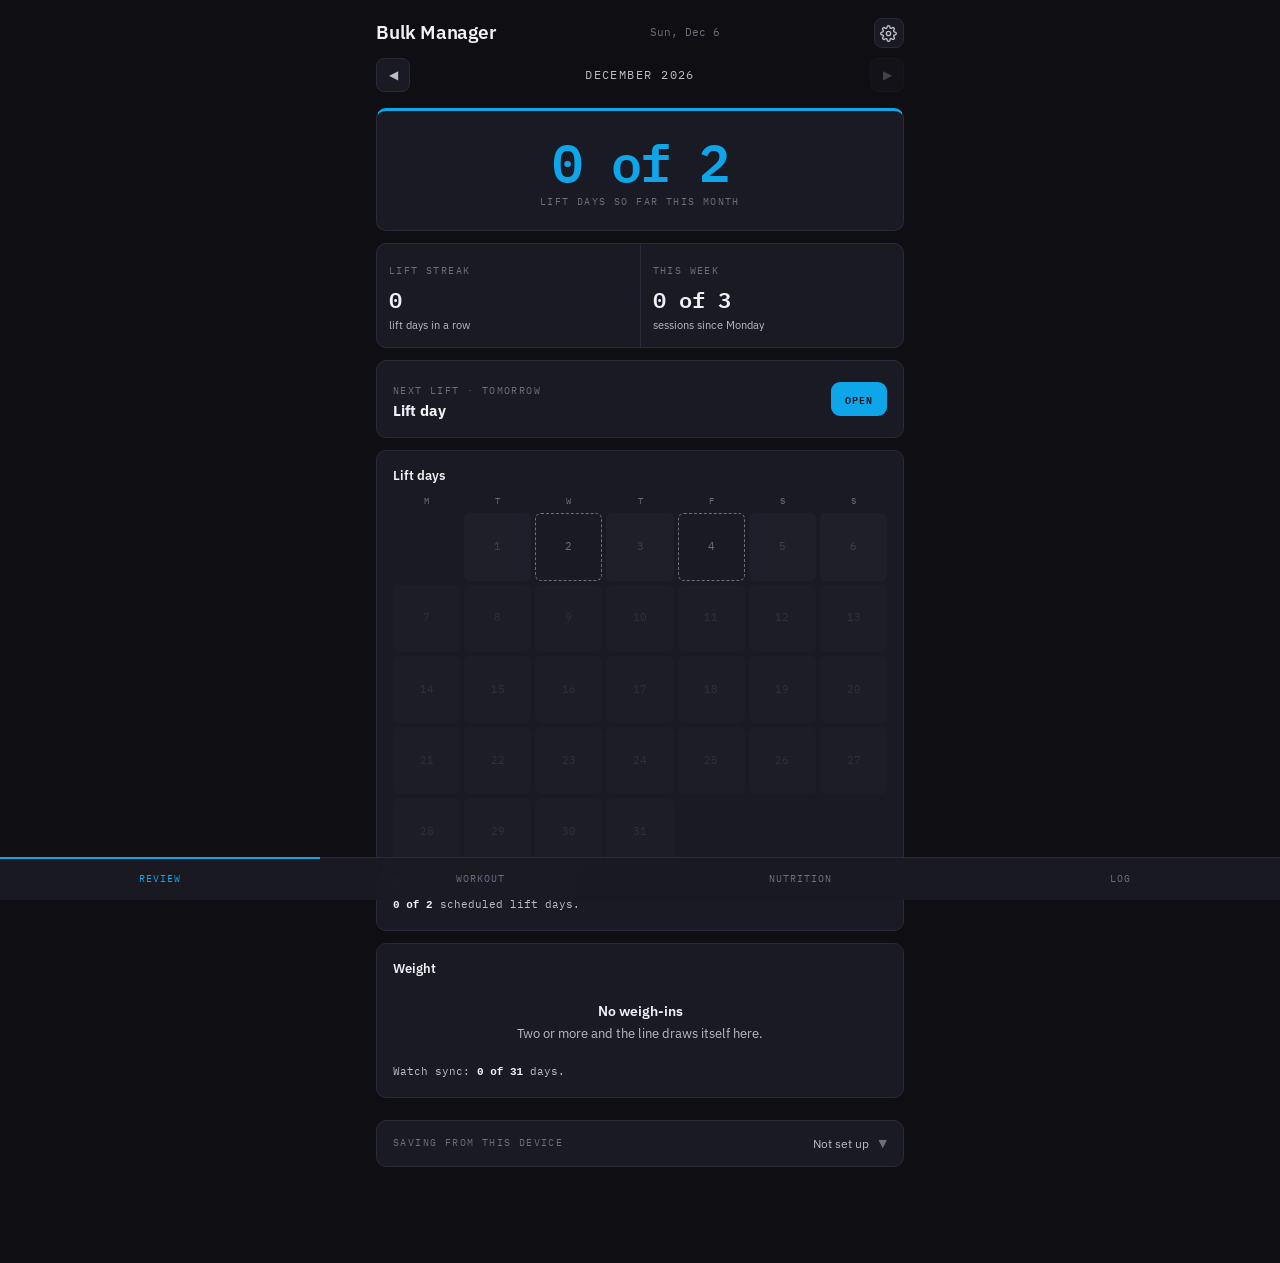
==== commit 8f6bf45f: "Theme dot becomes the shared settings gear (Look and Flag) The dot beside the date is now a gear tha" ====
--- a/index.html
+++ b/index.html
@@ -492,5 +492,6 @@
   };
 })();
 </script>
+<script src="https://feirzen.github.io/flag-hub/kit/kit.js" data-app="bulk-manager" data-name="Bulk Manager" data-longpress="off" defer></script>
 </body>
 </html>
--- a/assets/app.css
+++ b/assets/app.css
@@ -107,29 +107,17 @@
   padding:0;
 }
 .themebtn:active{transform:scale(.93)}
-.themebtn .dot{
-  width:15px;height:15px;border-radius:50%;
-  background:conic-gradient(#F87171,#FBBF24,#34D399,#38BDF8,#A78BFA,#F87171);
-  display:block;
-}
-.thememenu{
-  position:fixed;top:0;right:12px;z-index:70;
-  background:var(--card);border:1px solid var(--rule);
-  border-radius:12px;padding:6px;min-width:180px;
-  box-shadow:0 12px 34px rgba(0,0,0,.35);
-}
-.thememenu button{
-  display:flex;align-items:center;gap:10px;width:100%;
-  background:none;border:0;color:var(--ink);cursor:pointer;
-  padding:10px 12px;border-radius:8px;font-size:14px;text-align:left;
-  font-family:inherit;
-}
-.thememenu button.sel{color:var(--signal);font-weight:600}
-.thememenu .swat{
-  width:17px;height:17px;border-radius:50%;flex:none;
-  border:1px solid var(--rule);
-}
-.themescrim{position:fixed;inset:0;z-index:69;background:transparent}
+.themebtn.gear{color:var(--ink-2)}
+.themebtn.gear svg{transition:transform .55s cubic-bezier(.175,.885,.32,1.275)}
+
+/* the shared kit (gear tray, Look panel, flags) reads these names */
+:root{
+  --bg:var(--paper);--surface:var(--card);--surface2:var(--track);
+  --border:var(--rule);--border2:var(--ink-3);--text:var(--ink);
+  --dim:var(--ink-2);--muted:var(--ink-3);--accent:var(--signal);
+  --ok:var(--protein);--bad:var(--over);--star:var(--burn);
+}
+
 
 .gauge-head{display:flex;justify-content:space-between;align-items:flex-end;margin-bottom:12px}
 .gauge-big{font-size:40px;line-height:1;letter-spacing:-.02em}
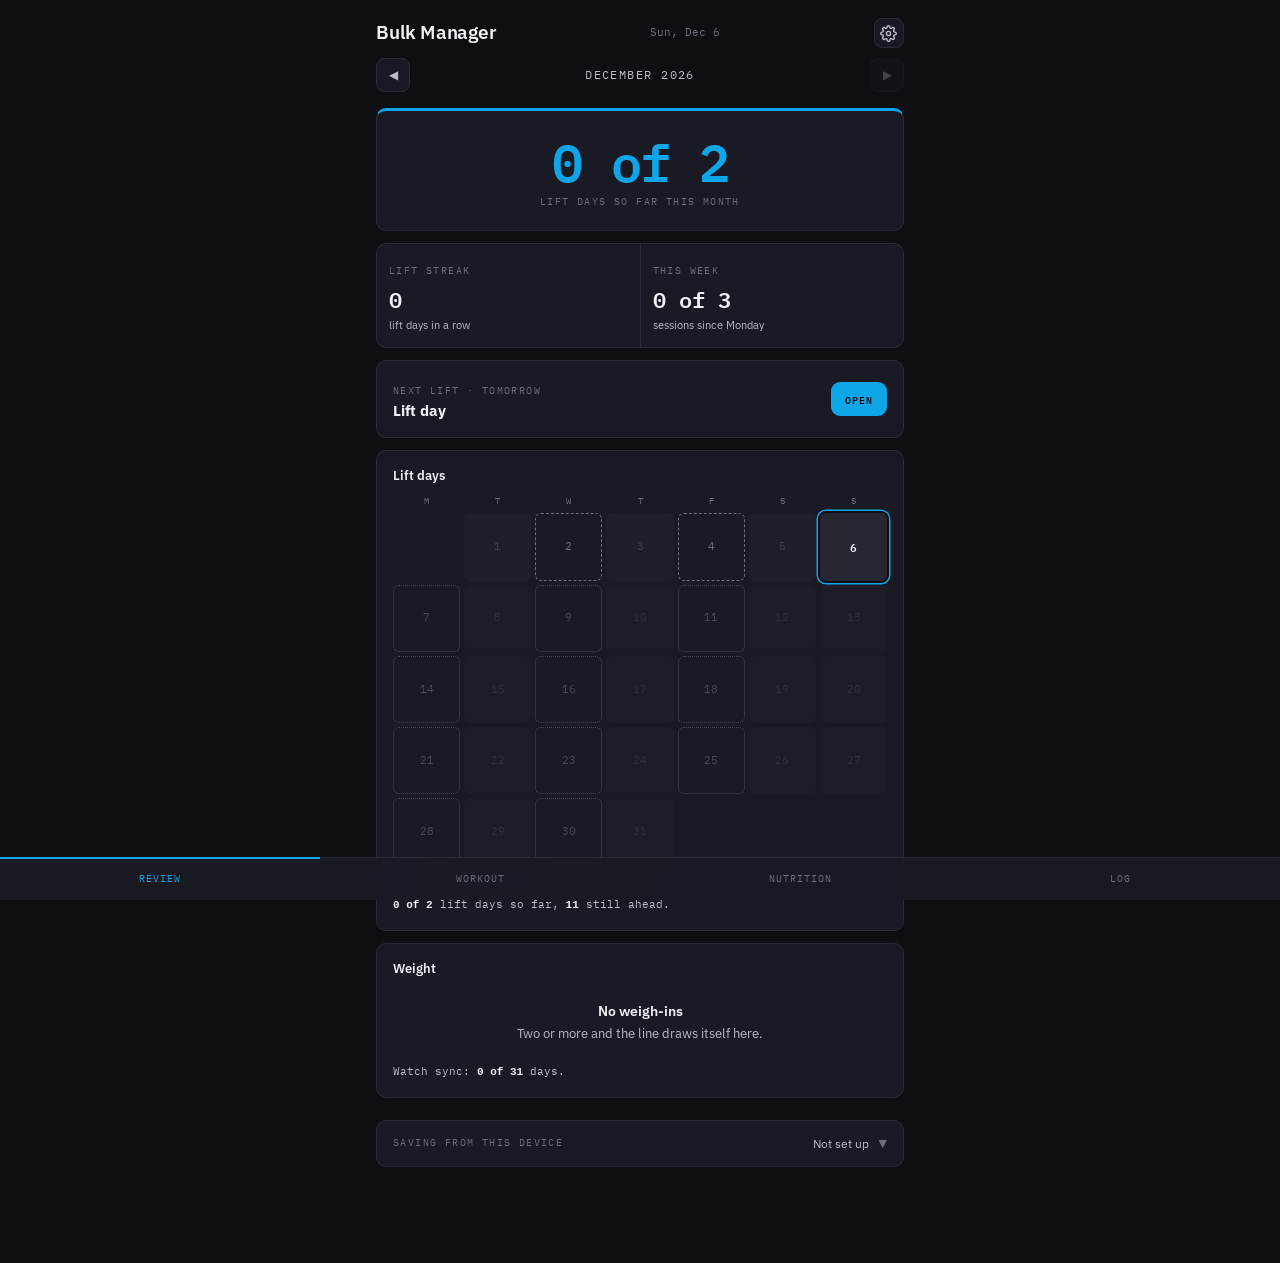
==== commit 2123e446: "Night shift: lift calendar rings today, shows lift days coming up, never counts today as missed Co-A" ====
--- a/index.html
+++ b/index.html
@@ -54,6 +54,9 @@
   .cal .d.hit{opacity:1;background:var(--signal);color:var(--paper);font-weight:600;border:0}
   .cal .d.extra{opacity:1;background:none;border:1.5px solid var(--signal);color:var(--signal)}
   .cal .d.future{opacity:.25}
+  .cal .d.plan{opacity:.55;background:none;border:1.5px dotted var(--ink-3)}
+  .cal .d.today{opacity:1;box-shadow:0 0 0 2px var(--paper),0 0 0 3.5px var(--signal);color:var(--ink);font-weight:600}
+  .cal .d.today.lift{border:1.5px dashed var(--signal);color:var(--signal)}
   .legend{display:flex;flex-wrap:wrap;gap:12px;margin-top:10px;font-family:'IBM Plex Mono',monospace;
     font-size:9px;letter-spacing:.08em;text-transform:uppercase;color:var(--ink-3)}
   .legend i{display:inline-block;width:10px;height:10px;border-radius:3px;vertical-align:-1px;margin-right:5px}
@@ -216,19 +219,25 @@
 
   let cells = ['M', 'T', 'W', 'T', 'F', 'S', 'S'].map(d => `<div class="dn">${d}</div>`).join('');
   cells += '<div></div>'.repeat(lead);
-  let hit = 0, sched = 0;
+  let hit = 0, sched = 0, ahead = 0;
   for (let d = 1; d <= days; d++) {
     const date = new Date(y, mo - 1, d);
     const iso = isoDate(date);
     const isLift = liftDays.includes(names[date.getDay()]);
     const did = done.has(iso);
     let cls = 'd';
-    if (iso > today) cls += ' future';
+    if (iso > today) { cls += isLift ? ' plan' : ' future'; if (isLift) ahead++; }
     else if (isLift && did) { cls += ' hit'; hit++; sched++; }
+    else if (isLift && iso === today) { cls += ' lift'; ahead++; }   // today is still open, not missed
     else if (isLift) { cls += ' lift'; sched++; }
     else if (did) cls += ' extra';
-    cells += `<div class="${cls}">${d}</div>`;
-  }
+    if (iso === today) cls += ' today';
+    cells += `<div class="${cls}"${iso === today ? ' aria-current="date"' : ''}>${d}</div>`;
+  }
+  const isNow = m === today.slice(0, 7);
+  const tally = isNow
+    ? `<b>${hit} of ${sched}</b> lift days so far${ahead ? `, <b>${ahead}</b> still ahead` : ''}.`
+    : `<b>${hit} of ${sched}</b> scheduled lift days.`;
   return `<div class="card">
     <h2 style="margin-bottom:8px">Lift days</h2>
     <div class="cal">${cells}</div>
@@ -236,8 +245,9 @@
       <span><i style="background:${css('--signal')}"></i>Hit</span>
       <span><i style="border:1.5px dashed ${css('--ink-3')}"></i>Missed</span>
       <span><i style="border:1.5px solid ${css('--signal')}"></i>Extra day</span>
+      ${isNow ? `<span><i style="border:1.5px dotted ${css('--ink-3')}"></i>Coming up</span>` : ''}
     </div>
-    <div class="delta" style="margin-top:9px"><b>${hit} of ${sched}</b> scheduled lift days.</div>
+    <div class="delta" style="margin-top:9px">${tally}</div>
   </div>`;
 }
 
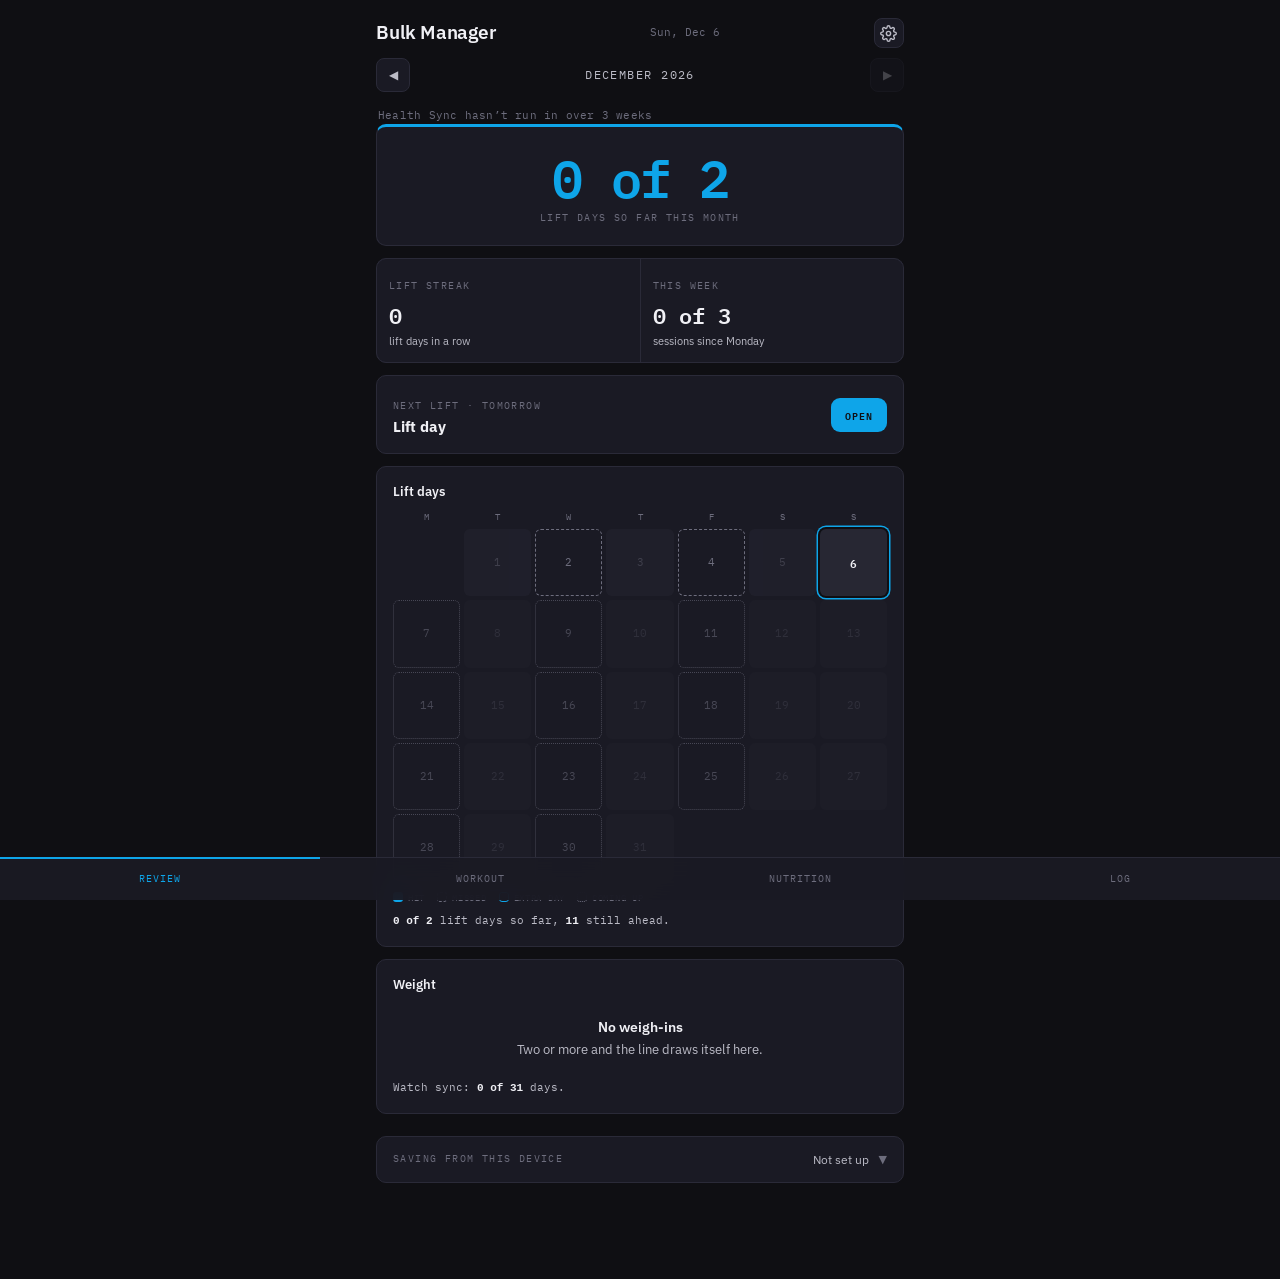
==== commit 10bd5310: "Night shift: quiet 'Health Sync last ran' line when the sync is 3+ days old Co-Authored-By: Claude O" ====
--- a/index.html
+++ b/index.html
@@ -127,6 +127,8 @@
   }
   .keybtns button.go{background:var(--ink);color:var(--paper);border-color:var(--ink)}
   .keymsg{margin-top:9px;font-size:12px;min-height:16px}
+  /* Quiet note when the Health Sync shortcut has gone quiet. Gray, no alarm. */
+  .syncline{font-family:'IBM Plex Mono',monospace;font-size:11px;color:var(--ink-3);margin:10px 2px 0;letter-spacing:.02em}
   .keymsg.ok{color:var(--protein)} .keymsg.bad{color:var(--over)}
 </style>
 </head>
@@ -144,6 +146,7 @@
       <button id="next" aria-label="Next month">&#9654;</button>
     </div>
   </header>
+  <p class="syncline" id="syncline" hidden></p>
   <div id="out"><div class="card"><div class="empty"><b>Loading</b></div></div></div>
 
   <details class="card keybox" id="key">
@@ -460,6 +463,32 @@
 document.getElementById('next').onclick = () => { CUR = shiftMonth(CUR, 1); render(CUR); };
 render(CUR);
 
+// ---------- Health Sync last ran ----------
+// Read-only. Looks back 3 weeks for the newest daily health file and shows a
+// gray line only when the newest one is more than 2 days old.
+(async function syncLine() {
+  const el = document.getElementById('syncline');
+  const days = recentDates(21);
+  const files = await Promise.all(days.map(d => load(`data/health/${d}.json`)));
+  let last = null;
+  files.forEach((h, i) => {
+    if (!h) return;
+    const d = (h.synced_at || h.date || days[i]).slice(0, 10);
+    if (!last || d > last) last = d;
+  });
+  const today = new Date(); today.setHours(0, 0, 0, 0);
+  if (last) {
+    const [y, m, d] = last.split('-').map(Number);
+    const gap = Math.round((today - new Date(y, m - 1, d)) / 864e5);
+    if (gap <= 2) return;
+    el.textContent = 'Health Sync last ran ' + new Date(y, m - 1, d)
+      .toLocaleDateString(undefined, { month: 'short', day: 'numeric' });
+  } else {
+    el.textContent = 'Health Sync hasn\u2019t run in over 3 weeks';
+  }
+  el.hidden = false;
+})();
+
 // ---------- GitHub key for this device ----------
 (function keyPanel() {
   const box = document.getElementById('key');
